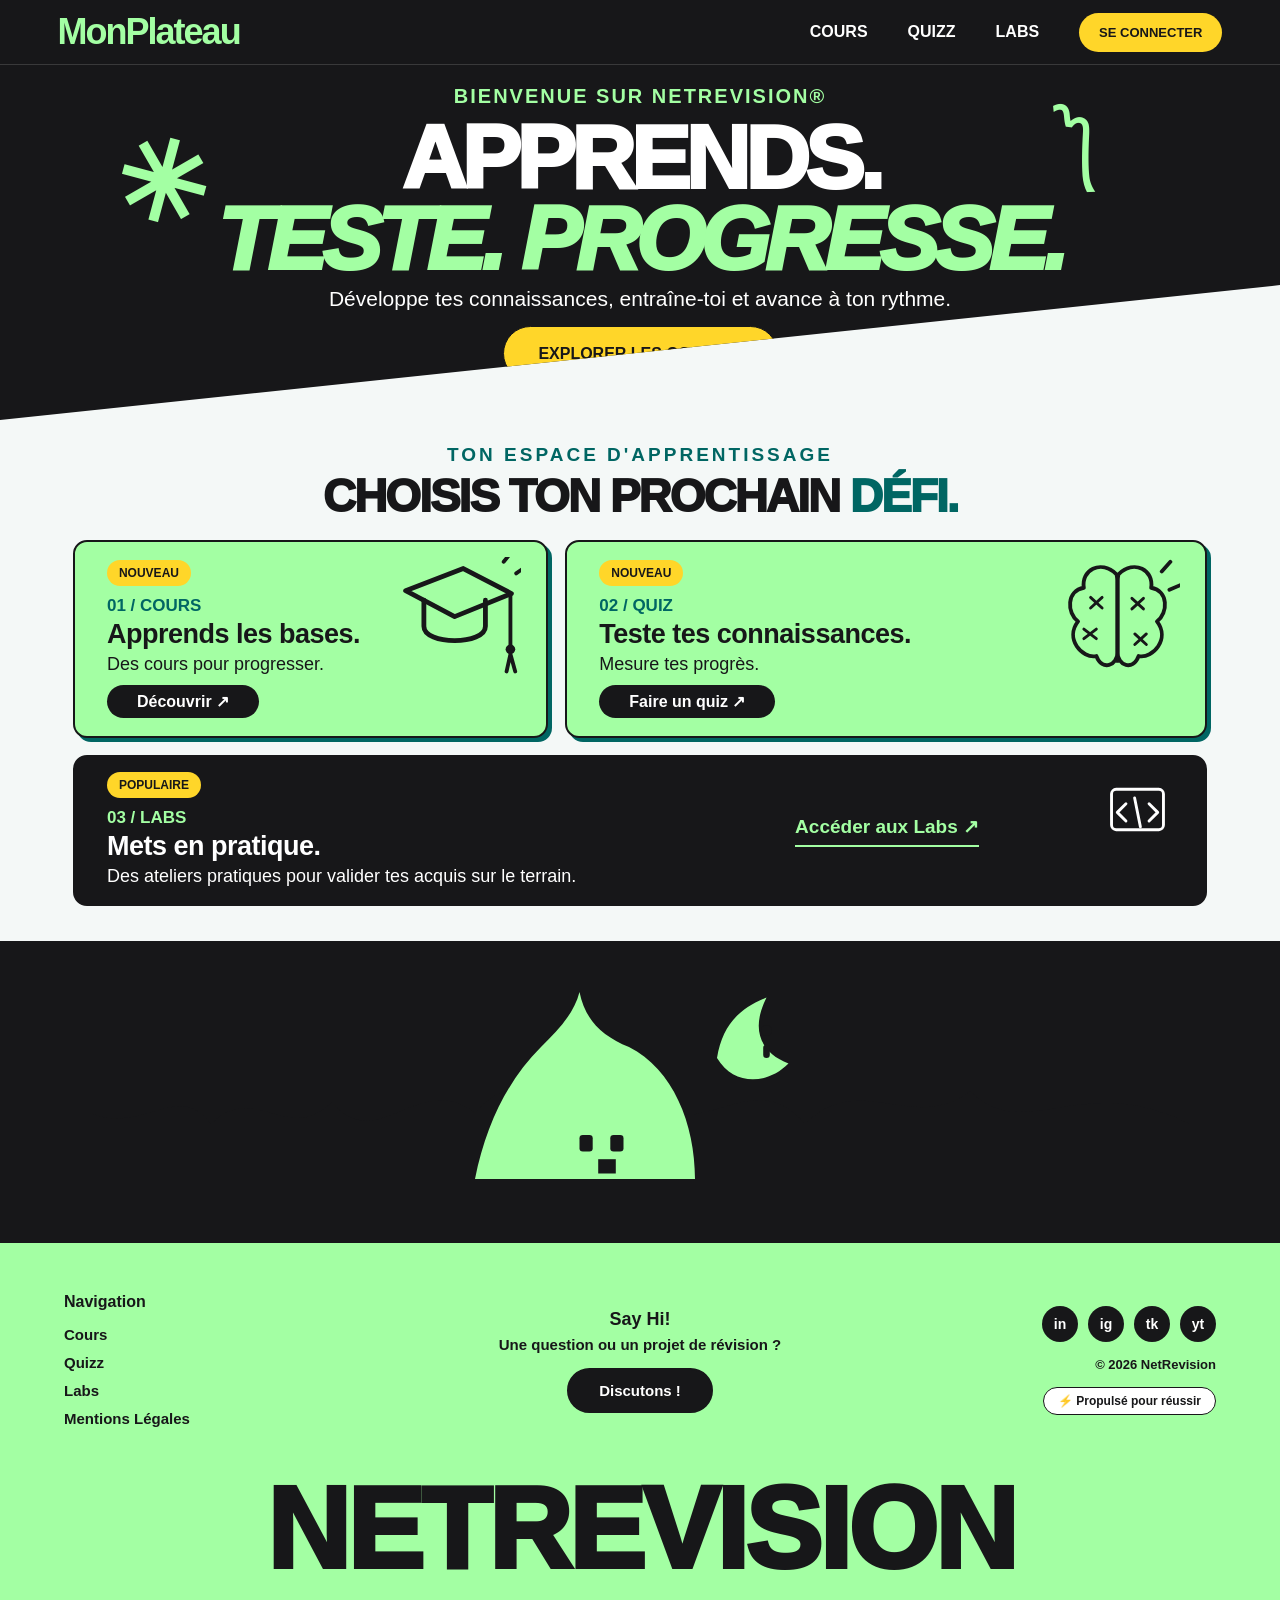
==== index.html @ da9dd7dc "Revamp footer design and styles Refactor footer styles and structure for improved layout and respons" ====
<!DOCTYPE html>
<html lang="fr">
<head>
<meta charset="UTF-8">
<meta name="viewport" content="width=device-width, initial-scale=1.0">
<title>NetRevision — Apprends. Teste. Progresse.</title>

<style>

/* =====================================
   1. VARIABLES ET RESET
===================================== */

:root {
    --black: #171719;
    --green: #006663;
    --mint: #a3ffa3;
    --yellow: #ffd629;
    --white: #ffffff;
    --background: #f4f8f7;
}

* {
    margin: 0;
    padding: 0;
    box-sizing: border-box;
    font-family: 'Arial', 'Segoe UI', sans-serif;
}

html {
    scroll-behavior: smooth;
}

body {
    background: var(--background);
    color: var(--black);
    min-height: 100vh;
    overflow-x: hidden;
}

/* =====================================
   2. NAVIGATION
===================================== */

.navbar {
    width: 100%;
    height: 65px;
    padding: 0 4.5%;

    display: flex;
    justify-content: space-between;
    align-items: center;

    background: var(--black);
    border-bottom: 1px solid #ffffff25;

    position: relative;
    z-index: 100;
}

.nav-logo {
    color: var(--mint);
    font-size: 36px;
    font-weight: 900;
    letter-spacing: -2px;
    text-decoration: none;
}

.nav-links {
    list-style: none;
    display: flex;
    align-items: center;
    gap: 40px;
}

.nav-links a {
    color: white;
    text-decoration: none;
    font-size: 16px;
    font-weight: 800;
    transition: .25s;
}

.nav-links a:hover {
    color: var(--mint);
}

.nav-links .btn {
    display: inline-block;
    border: none;
    background: var(--yellow);
    color: var(--black);
    padding: 12px 20px;
    border-radius: 30px;
    font-size: 13px;
    font-weight: 900;
    cursor: pointer;
    transition: .3s;
}

.nav-links .btn:hover {
    background: var(--mint);
    transform: translateY(-3px);
}

.menu-toggle {
    display: none;
    background: none;
    border: none;
    color: var(--mint);
    font-size: 30px;
    cursor: pointer;
}

/* =====================================
   3. HERO PRINCIPAL
===================================== */

.home-hero {
    height: 355px;
    position: relative;
    z-index: 2;

    background: var(--black);
    color: white;

    text-align: center;
    padding: 20px 20px 0;

    clip-path: polygon(
        0 0,
        100% 0,
        100% 62%,
        0 100%
    );
}

.home-eyebrow {
    color: var(--mint);
    font-size: 20px;
    font-weight: 900;
    letter-spacing: 2px;
    margin-bottom: 10px;
}

.home-hero h1 {
    font-size: clamp(55px, 7vw, 92px);
    font-weight: 1000;
    line-height: .9;
    letter-spacing: -5px;
    margin-bottom: 8px;
}

.home-hero h1 span {
    color: var(--mint);
    font-style: italic;
}

.home-description {
    color: white;
    font-size: 21px;
    margin-bottom: 15px;
}

.home-cta {
    display: inline-flex;
    align-items: center;
    justify-content: center;

    background: var(--yellow);
    color: var(--black);

    min-width: 275px;
    height: 55px;
    padding: 0 25px;

    border: 1px solid var(--black);
    border-radius: 40px;

    text-decoration: none;
    font-size: 16px;
    font-weight: 900;

    transition: .3s;
}

.home-cta:hover {
    background: var(--mint);
    transform: translateY(-4px);
}

/* Décorations du hero */

.hero-star {
    position: absolute;
    left: 9%;
    top: 55px;
    color: var(--mint);
    font-size: 110px;
    font-weight: bold;
    transform: rotate(15deg);
}

.hero-rays {
    position: absolute;
    right: 13%;
    top: 35px;
    color: var(--mint);
    font-size: 85px;
    transform: rotate(20deg);
}

/* =====================================
   4. SECTION APPRENTISSAGE
===================================== */

.learning-section {
    position: relative;
    z-index: 1;

    padding: 25px 5.7% 35px;
    margin-top: -1px;

    background: var(--background);
}

.section-heading {
    text-align: center;
    margin-bottom: 17px;
}

.section-eyebrow {
    color: var(--green);
    font-size: 19px;
    font-weight: 900;
    letter-spacing: 3px;
    margin-bottom: 3px;
}

.section-heading h2 {
    color: var(--black);
    font-size: clamp(28px, 4vw, 46px);
    font-weight: 1000;
    letter-spacing: -2px;
}

.section-heading h2 span {
    color: var(--green);
}

/* =====================================
   5. CARTES
===================================== */

.card-container {
    display: grid;
    grid-template-columns: 1fr 1.35fr;
    gap: 17px;
    max-width: 1400px;
    margin: 0 auto;
}

.card {
    position: relative;
    min-height: 170px;
    padding: 18px 32px;

    border: 2px solid var(--black);
    border-radius: 14px;

    transition: .3s;
}

/* Deux cartes vertes */

.card-form-1,
.card-form-2 {
    background: var(--mint);
    box-shadow: 4px 4px 0 var(--green);
}

.card:hover {
    transform: translateY(-5px);
    box-shadow: 7px 9px 0 var(--black);
}

.card-form-1 {
    grid-column: 1;
}

.card-form-2 {
    grid-column: 2;
}

/* Carte numéro 3 */

.card-form-3 {
    grid-column: 1 / -1;

    min-height: 105px;
    padding: 15px 32px;

    background: var(--black);
    color: white;

    display: flex;
    flex-direction: column;
    justify-content: center;
}

/* Badge */

.badge {
    display: table;
    width: fit-content;

    background: var(--yellow);
    color: var(--black);

    padding: 6px 12px;
    border-radius: 30px;

    font-size: 12px;
    font-weight: 900;

    margin-bottom: 10px;
}

/* Numéros des cartes */

.card-number {
    display: block;
    color: var(--green);
    font-size: 17px;
    font-weight: 900;
    margin-bottom: 3px;
}

.card-form-3 .card-number {
    color: var(--mint);
}

/* Titres */

.card h3 {
    color: var(--black);
    font-size: 27px;
    font-weight: 900;
    margin-bottom: 2px;
    letter-spacing: -.5px;
}

.card-form-3 h3 {
    color: white;
}

/* Paragraphes */

.card p {
    color: var(--black);
    font-size: 18px;
    line-height: 1.4;
}

.card-form-3 p {
    color: white;
}

/* Boutons */

.card .btn {
    display: inline-block;
    width: fit-content;

    background: var(--black);
    color: white;

    padding: 7px 30px;
    border-radius: 30px;

    font-size: 16px;
    font-weight: 900;
    text-decoration: none;

    margin-top: 8px;
    transition: .3s;
}

.card .btn:hover {
    background: var(--green);
    color: var(--mint);
}

/* Lien de la troisième carte */

.card-form-3 .link {
    position: absolute;
    right: 20%;
    top: 50%;
    transform: translateY(-50%);

    color: var(--mint);
    text-decoration: none;

    font-size: 19px;
    font-weight: 900;

    border-bottom: 2px solid var(--mint);
    padding-bottom: 7px;
}

.card-form-3 .link:hover {
    color: var(--yellow);
    border-color: var(--yellow);
}

/* =====================================
   6. ILLUSTRATIONS SVG
===================================== */

.card-illustration {
    position: absolute;
    right: 25px;
    top: 15px;
    width: 125px;
    height: 125px;
}

.card-form-3 .card-illustration {
    width: 75px;
    height: 75px;
    right: 30px;
    top: 15px;
}

/* =====================================
   7. FOOTER (STYLE RÉFÉRENCE AMÉLIORÉ)
===================================== */

.nr-footer {
    background: var(--mint);
    color: var(--black);
    position: relative;
    overflow: hidden;
    padding-top: 0;
}

/* Bannière supérieure de flammes et illustration */
.footer-flames-banner {
    background: var(--black);
    position: relative;
    width: 100%;
    padding: 40px 20px 20px;
    display: flex;
    justify-content: center;
    align-items: center;
}

.footer-flames-svg {
    width: 100%;
    max-width: 1100px;
    height: auto;
    display: block;
}

/* Corps central du footer */
.footer-body {
    display: grid;
    grid-template-columns: 1fr 1.2fr 1fr;
    align-items: center;
    padding: 50px 5% 30px;
    gap: 30px;
}

/* Navigation footer (colonne gauche) */
.footer-col-nav h4 {
    font-size: 16px;
    font-weight: 900;
    margin-bottom: 15px;
    color: var(--black);
}

.footer-col-nav ul {
    list-style: none;
    display: flex;
    flex-direction: column;
    gap: 10px;
}

.footer-col-nav ul a {
    text-decoration: none;
    color: var(--black);
    font-size: 15px;
    font-weight: 700;
    transition: color .2s;
}

.footer-col-nav ul a:hover {
    color: var(--green);
}

/* Appel à l'action (colonne centrale) */
.footer-col-cta {
    text-align: center;
    display: flex;
    flex-direction: column;
    align-items: center;
    justify-content: center;
}

.footer-col-cta h4 {
    font-size: 18px;
    font-weight: 900;
    margin-bottom: 6px;
}

.footer-col-cta p {
    font-size: 15px;
    margin-bottom: 15px;
    font-weight: 600;
}

.footer-chat-btn {
    display: inline-block;
    background: var(--black);
    color: white;
    padding: 12px 30px;
    border-radius: 30px;
    text-decoration: none;
    font-size: 15px;
    font-weight: 900;
    transition: .3s;
    border: 2px solid var(--black);
}

.footer-chat-btn:hover {
    background: var(--green);
    color: var(--mint);
}

/* Infos et réseaux (colonne droite) */
.footer-col-right {
    display: flex;
    flex-direction: column;
    align-items: flex-end;
    gap: 15px;
}

.footer-socials {
    display: flex;
    gap: 10px;
}

.social-icon {
    width: 36px;
    height: 36px;
    background: var(--black);
    color: white;
    border-radius: 50%;
    display: flex;
    align-items: center;
    justify-content: center;
    text-decoration: none;
    font-size: 14px;
    font-weight: bold;
    transition: .2s;
}

.social-icon:hover {
    background: var(--green);
    color: var(--mint);
}

.footer-copy {
    font-size: 13px;
    font-weight: 800;
}

.footer-badge {
    background: white;
    border: 1.5px solid var(--black);
    padding: 6px 14px;
    border-radius: 20px;
    font-size: 12px;
    font-weight: 800;
    display: inline-flex;
    align-items: center;
    gap: 5px;
}

/* Grand titre de marque en bas du footer */
.footer-brand-title {
    width: 100%;
    text-align: center;
    padding: 20px 20px 30px;
}

.footer-brand-title h2 {
    font-size: clamp(45px, 9vw, 130px);
    font-weight: 1000;
    letter-spacing: -3px;
    color: var(--black);
    line-height: .9;
    text-transform: uppercase;
}

/* =====================================
   8. RESPONSIVE TABLETTE & MOBILE
===================================== */

@media (max-width: 900px) {
    .card-container {
        grid-template-columns: 1fr 1fr;
    }

    .footer-body {
        grid-template-columns: 1fr;
        text-align: center;
        gap: 35px;
    }

    .footer-col-right {
        align-items: center;
    }

    .footer-col-nav ul {
        align-items: center;
    }
}

@media (max-width: 700px) {
    .navbar {
        height: 65px;
        padding: 0 20px;
    }

    .nav-logo {
        font-size: 28px;
    }

    .menu-toggle {
        display: block;
    }

    .nav-links {
        display: none;
        position: absolute;
        top: 65px;
        left: 0;
        width: 100%;
        padding: 25px;
        background: var(--black);
        flex-direction: column;
        align-items: center;
        gap: 25px;
    }

    .nav-links.active {
        display: flex;
    }

    .home-hero {
        height: 340px;
        padding: 35px 15px 0;
        clip-path: polygon(0 0, 100% 0, 100% 82%, 0 100%);
    }

    .home-hero h1 {
        font-size: clamp(38px, 10vw, 58px);
    }

    .card-container {
        display: flex;
        flex-direction: column;
        align-items: center;
    }

    .card {
        width: 100%;
        max-width: 430px;
    }
}

</style>
</head>

<body>

<!-- =====================================
     NAVIGATION
===================================== -->

<nav class="navbar" aria-label="Navigation principale">
    <a href="#" class="nav-logo">MonPlateau</a>

    <button
        class="menu-toggle"
        id="menu-toggle"
        type="button"
        aria-label="Ouvrir le menu"
        aria-expanded="false"
        aria-controls="nav-links">
        ☰
    </button>

    <ul class="nav-links" id="nav-links">
        <li><a href="#cours">COURS</a></li>
        <li><a href="#quizz">QUIZZ</a></li>
        <li><a href="#labs">LABS</a></li>
        <li>
            <button class="btn" type="button">
                SE CONNECTER
            </button>
        </li>
    </ul>
</nav>


<!-- =====================================
     HERO
===================================== -->

<section class="home-hero">
    <div class="hero-star">✳</div>
    <div class="hero-rays">〽</div>

    <p class="home-eyebrow">
        BIENVENUE SUR NETREVISION®
    </p>

    <h1>
        APPRENDS.<br>
        <span>TESTE. PROGRESSE.</span>
    </h1>

    <p class="home-description">
        Développe tes connaissances, entraîne-toi et avance à ton rythme.
    </p>

    <a href="#cours" class="home-cta">
        EXPLORER LES COURS ↗
    </a>
</section>


<!-- =====================================
     CARTES D'APPRENTISSAGE
===================================== -->

<main class="learning-section" id="cours">

    <div class="section-heading">
        <p class="section-eyebrow">
            TON ESPACE D'APPRENTISSAGE
        </p>
        <h2>
            CHOISIS TON PROCHAIN <span>DÉFI.</span>
        </h2>
    </div>

    <div class="card-container">

        <!-- CARTE 1 : COURS -->
        <article class="card card-form-1">
            <span class="badge">NOUVEAU</span>
            <span class="card-number">01 / COURS</span>
            <h3>Apprends les bases.</h3>
            <p>Des cours pour progresser.</p>
            <a href="#cours" class="btn">Découvrir ↗</a>

            <svg class="card-illustration" viewBox="0 0 130 130" fill="none" xmlns="http://www.w3.org/2000/svg">
                <path d="M10 35 L70 12 L120 38 L61 62 Z" stroke="#171719" stroke-width="5" stroke-linejoin="round"/>
                <path d="M29 45 V72 C29 92 93 92 93 72 V45" stroke="#171719" stroke-width="5" stroke-linecap="round"/>
                <path d="M119 39 V92" stroke="#171719" stroke-width="4" stroke-linecap="round"/>
                <circle cx="119" cy="96" r="5" fill="#171719"/>
                <path d="M119 101 L115 119 M119 101 L124 119" stroke="#171719" stroke-width="4" stroke-linecap="round"/>
                <path d="M112 5 L120 -5 M125 17 L135 10" stroke="#171719" stroke-width="4" stroke-linecap="round"/>
            </svg>
        </article>

        <!-- CARTE 2 : QUIZ -->
        <article class="card card-form-2" id="quizz">
            <span class="badge">NOUVEAU</span>
            <span class="card-number">02 / QUIZ</span>
            <h3>Teste tes connaissances.</h3>
            <p>Mesure tes progrès.</p>
            <a href="#quizz" class="btn">Faire un quiz ↗</a>

            <svg class="card-illustration" viewBox="0 0 130 130" fill="none" xmlns="http://www.w3.org/2000/svg">
                <path d="M64 18 C47 2 27 14 30 32 C12 35 12 58 24 67 C10 85 28 106 43 103 C49 119 65 113 65 99 V24 Z" stroke="#171719" stroke-width="4" stroke-linejoin="round"/>
                <path d="M66 18 C83 2 103 14 100 32 C118 35 118 58 106 67 C120 85 102 106 87 103 C81 119 65 113 65 99 V24 Z" stroke="#171719" stroke-width="4" stroke-linejoin="round"/>
                <path d="M65 17 V110" stroke="#171719" stroke-width="3"/>
                <path d="M37 42 L49 53 M49 42 L37 53 M80 43 L92 54 M92 43 L80 54 M30 75 L43 85 M43 75 L30 85 M83 80 L95 91 M95 80 L83 91" stroke="#171719" stroke-width="3" stroke-linecap="round"/>
                <path d="M111 15 L120 5 M119 34 L131 29" stroke="#171719" stroke-width="4" stroke-linecap="round"/>
            </svg>
        </article>

        <!-- CARTE 3 : LABS -->
        <article class="card card-form-3" id="labs">
            <span class="badge">POPULAIRE</span>
            <span class="card-number">03 / LABS</span>
            <h3>Mets en pratique.</h3>
            <p>Des ateliers pratiques pour valider tes acquis sur le terrain.</p>
            <a href="#labs" class="link">Accéder aux Labs ↗</a>

            <svg class="card-illustration" viewBox="0 0 130 130" fill="none" xmlns="http://www.w3.org/2000/svg">
                <rect x="20" y="30" width="90" height="70" rx="8" stroke="white" stroke-width="5"/>
                <path d="M45 55 L30 70 L45 85" stroke="white" stroke-width="5" stroke-linecap="round" stroke-linejoin="round"/>
                <path d="M85 55 L100 70 L85 85" stroke="white" stroke-width="5" stroke-linecap="round" stroke-linejoin="round"/>
                <path d="M60 45 L70 95" stroke="white" stroke-width="5" stroke-linecap="round"/>
            </svg>
        </article>

    </div>

</main>


<!-- =====================================
     FOOTER (INSPIRÉ DE LA PHOTO - NOIR/MENTHE/BLANC)
===================================== -->

<footer class="nr-footer">

    <!-- Bannière flammes SVG intégrée avec les couleurs adaptées -->
    <div class="footer-flames-banner">
        <svg class="footer-flames-svg" viewBox="0 0 1000 220" fill="none" xmlns="http://www.w3.org/2000/svg">
            <!-- Flammes de fond (Noir) -->
            <path d="M0 220 V120 C50 140 80 90 110 130 C150 90 180 150 220 110 C260 160 300 80 350 120 C400 60 450 150 500 100 C550 160 600 70 650 130 C700 80 750 140 800 100 C850 150 900 80 1000 130 V220 H0 Z" fill="#171719"/>
            
            <!-- Personnage central et flammes stylisées en vert menthe -->
            <path d="M350 180 C360 130 380 90 410 60 C425 45 440 30 445 10 C450 35 465 50 490 60 C530 80 550 130 550 180 Z" fill="#a3ffa3"/>
            
            <!-- Yeux et détails du personnage caché -->
            <rect x="445" y="140" width="12" height="15" rx="3" fill="#171719"/>
            <rect x="473" y="140" width="12" height="15" rx="3" fill="#171719"/>
            <path d="M462 162 H478 V175 H462 Z" fill="#171719"/>

            <!-- Point d'exclamation / flamme secondaire -->
            <path d="M570 70 C575 40 590 25 615 15 C600 45 610 65 635 75 C615 95 585 95 570 70 Z" fill="#a3ffa3"/>
            <circle cx="615" cy="45" r="5" fill="#171719"/>
            <rect x="612" y="58" width="6" height="12" rx="3" fill="#171719"/>
        </svg>
    </div>

    <!-- Contenu du footer -->
    <div class="footer-body">

        <!-- Colonne Navigation -->
        <div class="footer-col-nav">
            <h4>Navigation</h4>
            <ul>
                <li><a href="#cours">Cours</a></li>
                <li><a href="#quizz">Quizz</a></li>
                <li><a href="#labs">Labs</a></li>
                <li><a href="#">Mentions Légales</a></li>
            </ul>
        </div>

        <!-- Colonne Appel à discussion -->
        <div class="footer-col-cta">
            <h4>Say Hi!</h4>
            <p>Une question ou un projet de révision ?</p>
            <a href="#" class="footer-chat-btn">Discutons !</a>
        </div>

        <!-- Colonne Réseaux & Copyright -->
        <div class="footer-col-right">
            <div class="footer-socials">
                <a href="#" class="social-icon">in</a>
                <a href="#" class="social-icon">ig</a>
                <a href="#" class="social-icon">tk</a>
                <a href="#" class="social-icon">yt</a>
            </div>
            <div class="footer-copy">&copy; 2026 NetRevision</div>
            <div class="footer-badge">⚡ Propulsé pour réussir</div>
        </div>

    </div>

    <!-- Grand titre de la marque -->
    <div class="footer-brand-title">
        <h2>NetRevision</h2>
    </div>

</footer>

<script>
    // Script pour le menu mobile
    const toggleButton = document.getElementById('menu-toggle');
    const navLinks = document.getElementById('nav-links');

    toggleButton.addEventListener('click', () => {
        navLinks.classList.toggle('active');
        const expanded = toggleButton.getAttribute('aria-expanded') === 'true' || false;
        toggleButton.setAttribute('aria-expanded', !expanded);
    });
</script>

</body>
</html>
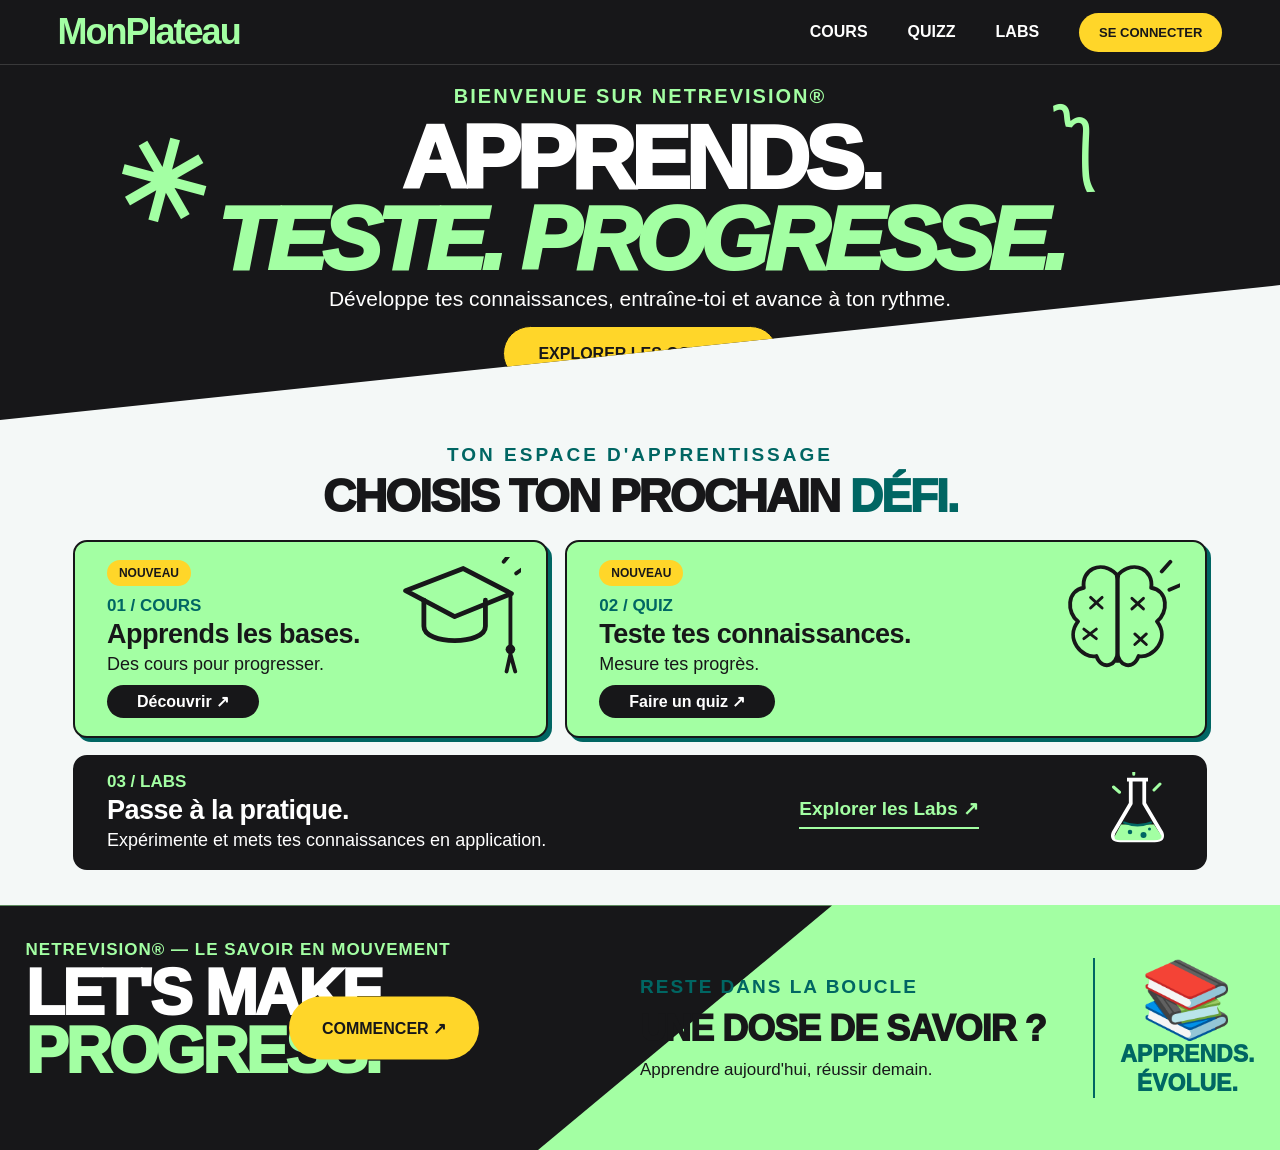
==== commit 9c1b6e97: "Revise footer styles and structure Refactor footer layout and styles for improved structure and resp" ====
--- a/index.html
+++ b/index.html
@@ -1,3 +1,4 @@
+
 <!DOCTYPE html>
 <html lang="fr">
 <head>
@@ -434,201 +435,220 @@
 }
 
 /* =====================================
-   7. FOOTER (STYLE RÉFÉRENCE AMÉLIORÉ)
+   7. FOOTER
 ===================================== */
 
 .nr-footer {
-    background: var(--mint);
-    color: var(--black);
+    width: 100%;
+    min-height: 245px;
     position: relative;
     overflow: hidden;
-    padding-top: 0;
-}
-
-/* Bannière supérieure de flammes et illustration */
-.footer-flames-banner {
+    background: var(--mint);
+
+    display: grid;
+    grid-template-columns: 1fr 1fr;
+    align-items: stretch;
+}
+
+/* Fond noir en diagonale */
+
+.nr-footer::before {
+    content: "";
+    position: absolute;
+    inset: 0;
     background: var(--black);
+
+    clip-path: polygon(
+        0 0,
+        65% 0,
+        42% 100%,
+        0 100%
+    );
+}
+
+/* Partie gauche */
+
+.footer-left {
     position: relative;
-    width: 100%;
-    padding: 40px 20px 20px;
+    z-index: 1;
+    padding: 35px 4%;
+    color: white;
+}
+
+.footer-left .nr-eyebrow {
+    color: var(--mint);
+    font-size: 17px;
+    font-weight: 900;
+    letter-spacing: 1px;
+    margin-bottom: 5px;
+}
+
+.footer-left h2 {
+    font-size: clamp(40px, 5vw, 70px);
+    font-weight: 1000;
+    line-height: .9;
+    letter-spacing: -3px;
+}
+
+.footer-left h2 span {
+    color: var(--mint);
+}
+
+/* Bouton footer */
+
+.footer-cta {
+    position: absolute;
+    left: 60%;
+    top: 50%;
+    transform: translate(-50%, -50%);
+
     display: flex;
     justify-content: center;
     align-items: center;
-}
-
-.footer-flames-svg {
-    width: 100%;
-    max-width: 1100px;
-    height: auto;
-    display: block;
-}
-
-/* Corps central du footer */
-.footer-body {
-    display: grid;
-    grid-template-columns: 1fr 1.2fr 1fr;
-    align-items: center;
-    padding: 50px 5% 30px;
-    gap: 30px;
-}
-
-/* Navigation footer (colonne gauche) */
-.footer-col-nav h4 {
+
+    width: 190px;
+    height: 63px;
+
+    border-radius: 40px;
+    background: var(--yellow);
+    color: var(--black);
+
     font-size: 16px;
     font-weight: 900;
-    margin-bottom: 15px;
+    text-decoration: none;
+
+    transition: .3s;
+}
+
+.footer-cta:hover {
+    background: white;
+    transform: translate(-50%, -55%);
+}
+
+/* Partie droite */
+
+.footer-right {
+    position: relative;
+    z-index: 1;
+
+    display: flex;
+    align-items: center;
+    justify-content: space-between;
+
+    padding: 35px 4% 35px 0;
+    gap: 15px;
+}
+
+.footer-newsletter {
     color: var(--black);
-}
-
-.footer-col-nav ul {
-    list-style: none;
-    display: flex;
-    flex-direction: column;
-    gap: 10px;
-}
-
-.footer-col-nav ul a {
-    text-decoration: none;
-    color: var(--black);
-    font-size: 15px;
-    font-weight: 700;
-    transition: color .2s;
-}
-
-.footer-col-nav ul a:hover {
+    flex: 1;
+}
+
+.footer-newsletter .nr-eyebrow {
     color: var(--green);
-}
-
-/* Appel à l'action (colonne centrale) */
-.footer-col-cta {
-    text-align: center;
+    font-size: 19px;
+    font-weight: 900;
+    letter-spacing: 2px;
+    margin-bottom: 10px;
+}
+
+.footer-newsletter h3 {
+    font-size: clamp(24px, 3vw, 36px);
+    font-weight: 1000;
+    letter-spacing: -1px;
+    margin-bottom: 10px;
+}
+
+.footer-newsletter p {
+    font-size: 17px;
+}
+
+/* Illustration livres */
+
+.footer-visual {
+    border-left: 2px solid var(--green);
+    padding-left: 25px;
+
     display: flex;
     flex-direction: column;
     align-items: center;
     justify-content: center;
-}
-
-.footer-col-cta h4 {
-    font-size: 18px;
-    font-weight: 900;
-    margin-bottom: 6px;
-}
-
-.footer-col-cta p {
-    font-size: 15px;
-    margin-bottom: 15px;
-    font-weight: 600;
-}
-
-.footer-chat-btn {
-    display: inline-block;
-    background: var(--black);
-    color: white;
-    padding: 12px 30px;
-    border-radius: 30px;
-    text-decoration: none;
-    font-size: 15px;
-    font-weight: 900;
-    transition: .3s;
-    border: 2px solid var(--black);
-}
-
-.footer-chat-btn:hover {
-    background: var(--green);
-    color: var(--mint);
-}
-
-/* Infos et réseaux (colonne droite) */
-.footer-col-right {
-    display: flex;
-    flex-direction: column;
-    align-items: flex-end;
-    gap: 15px;
-}
-
-.footer-socials {
-    display: flex;
-    gap: 10px;
-}
-
-.social-icon {
-    width: 36px;
-    height: 36px;
-    background: var(--black);
-    color: white;
-    border-radius: 50%;
-    display: flex;
-    align-items: center;
-    justify-content: center;
-    text-decoration: none;
-    font-size: 14px;
-    font-weight: bold;
-    transition: .2s;
-}
-
-.social-icon:hover {
-    background: var(--green);
-    color: var(--mint);
-}
-
-.footer-copy {
-    font-size: 13px;
-    font-weight: 800;
-}
-
-.footer-badge {
-    background: white;
-    border: 1.5px solid var(--black);
-    padding: 6px 14px;
-    border-radius: 20px;
-    font-size: 12px;
-    font-weight: 800;
-    display: inline-flex;
-    align-items: center;
-    gap: 5px;
-}
-
-/* Grand titre de marque en bas du footer */
-.footer-brand-title {
-    width: 100%;
+
+    color: var(--green);
+    min-width: 145px;
+}
+
+.footer-book {
+    font-size: 75px;
+    line-height: 1.1;
+    animation: nr-float 3s ease-in-out infinite;
+}
+
+.footer-visual strong {
+    font-size: 23px;
+    font-weight: 1000;
     text-align: center;
-    padding: 20px 20px 30px;
-}
-
-.footer-brand-title h2 {
-    font-size: clamp(45px, 9vw, 130px);
-    font-weight: 1000;
-    letter-spacing: -3px;
-    color: var(--black);
-    line-height: .9;
-    text-transform: uppercase;
+    line-height: 1.25;
+}
+
+/* Animation */
+
+@keyframes nr-float {
+    0%, 100% {
+        transform: translateY(0) rotate(-3deg);
+    }
+
+    50% {
+        transform: translateY(-9px) rotate(3deg);
+    }
 }
 
 /* =====================================
-   8. RESPONSIVE TABLETTE & MOBILE
+   8. RESPONSIVE TABLETTE
 ===================================== */
 
 @media (max-width: 900px) {
+
     .card-container {
         grid-template-columns: 1fr 1fr;
     }
 
-    .footer-body {
-        grid-template-columns: 1fr;
-        text-align: center;
-        gap: 35px;
-    }
-
-    .footer-col-right {
-        align-items: center;
-    }
-
-    .footer-col-nav ul {
-        align-items: center;
-    }
-}
+    .card-illustration {
+        opacity: .7;
+        width: 95px;
+    }
+
+    .footer-left h2 {
+        font-size: 43px;
+    }
+
+    .footer-cta {
+        left: 65%;
+        width: 150px;
+    }
+
+    .footer-newsletter h3 {
+        font-size: 25px;
+    }
+
+    .footer-visual {
+        min-width: 110px;
+        padding-left: 15px;
+    }
+
+    .footer-visual strong {
+        font-size: 18px;
+    }
+}
+
+/* =====================================
+   9. RESPONSIVE MOBILE
+===================================== */
 
 @media (max-width: 700px) {
+
+    /* Navigation */
+
     .navbar {
         height: 65px;
         padding: 0 20px;
@@ -644,12 +664,16 @@
 
     .nav-links {
         display: none;
+
         position: absolute;
         top: 65px;
         left: 0;
+
         width: 100%;
         padding: 25px;
+
         background: var(--black);
+
         flex-direction: column;
         align-items: center;
         gap: 25px;
@@ -659,15 +683,72 @@
         display: flex;
     }
 
+    /* Hero */
+
     .home-hero {
         height: 340px;
         padding: 35px 15px 0;
-        clip-path: polygon(0 0, 100% 0, 100% 82%, 0 100%);
+
+        clip-path: polygon(
+            0 0,
+            100% 0,
+            100% 82%,
+            0 100%
+        );
+    }
+
+    .home-eyebrow {
+        font-size: 12px;
+        letter-spacing: 2px;
     }
 
     .home-hero h1 {
         font-size: clamp(38px, 10vw, 58px);
-    }
+        letter-spacing: -2px;
+        margin-top: 35px;
+    }
+
+    .home-description {
+        font-size: 14px;
+        margin-top: 15px;
+    }
+
+    .home-cta {
+        min-width: 210px;
+        height: 48px;
+        font-size: 13px;
+    }
+
+    .hero-star {
+        font-size: 50px;
+        left: 3%;
+        top: 120px;
+        opacity: .5;
+    }
+
+    .hero-rays {
+        font-size: 40px;
+        right: 4%;
+        top: 110px;
+        opacity: .5;
+    }
+
+    /* Section */
+
+    .learning-section {
+        padding: 30px 18px 45px;
+    }
+
+    .section-eyebrow {
+        font-size: 12px;
+        letter-spacing: 2px;
+    }
+
+    .section-heading h2 {
+        font-size: 28px;
+    }
+
+    /* Cartes */
 
     .card-container {
         display: flex;
@@ -678,6 +759,135 @@
     .card {
         width: 100%;
         max-width: 430px;
+        min-height: 170px;
+        padding: 20px;
+    }
+
+    .card h3 {
+        font-size: 22px;
+        max-width: 75%;
+    }
+
+    .card p {
+        font-size: 14px;
+        max-width: 75%;
+    }
+
+    .card-illustration {
+        width: 85px;
+        height: 85px;
+        right: 10px;
+        top: 35px;
+    }
+
+    .card-form-3 {
+        min-height: 170px;
+        display: block;
+    }
+
+    .card-form-3 .link {
+        position: static;
+        display: inline-block;
+        transform: none;
+        margin-top: 15px;
+        font-size: 14px;
+    }
+
+    .card-form-3 .card-illustration {
+        width: 65px;
+        height: 65px;
+        top: 20px;
+        right: 10px;
+    }
+
+    /* Footer */
+
+    .nr-footer {
+        display: flex;
+        flex-direction: column;
+    }
+
+    .nr-footer::before {
+        clip-path: polygon(
+            0 0,
+            100% 0,
+            100% 43%,
+            0 53%
+        );
+    }
+
+    .footer-left {
+        min-height: 260px;
+        padding: 40px 6% 75px;
+    }
+
+    .footer-left .nr-eyebrow {
+        font-size: 11px;
+    }
+
+    .footer-left h2 {
+        font-size: clamp(43px, 11vw, 65px);
+    }
+
+    .footer-cta {
+        top: auto;
+        bottom: 15px;
+        left: 50%;
+        transform: translateX(-50%);
+        width: 170px;
+        height: 50px;
+        font-size: 13px;
+    }
+
+    .footer-cta:hover {
+        transform: translateX(-50%) translateY(-4px);
+    }
+
+    .footer-right {
+        padding: 55px 6% 35px;
+        flex-direction: column;
+        align-items: flex-start;
+        gap: 25px;
+    }
+
+    .footer-newsletter .nr-eyebrow {
+        font-size: 12px;
+    }
+
+    .footer-newsletter h3 {
+        font-size: 27px;
+    }
+
+    .footer-newsletter p {
+        font-size: 14px;
+    }
+
+    .footer-visual {
+        align-self: center;
+        border-left: none;
+        border-top: 2px solid var(--green);
+        padding: 20px 0 0;
+        width: 100%;
+    }
+
+    .footer-book {
+        font-size: 65px;
+    }
+
+    .footer-visual strong {
+        font-size: 21px;
+    }
+}
+
+/* Réduction des animations si demandée par le système */
+
+@media (prefers-reduced-motion: reduce) {
+    *,
+    *::before,
+    *::after {
+        animation-duration: .01ms !important;
+        transition-duration: .01ms !important;
+        scroll-behavior: auto !important;
     }
 }
 
@@ -691,6 +901,7 @@
 ===================================== -->
 
 <nav class="navbar" aria-label="Navigation principale">
+
     <a href="#" class="nav-logo">MonPlateau</a>
 
     <button
@@ -704,15 +915,19 @@
     </button>
 
     <ul class="nav-links" id="nav-links">
+
         <li><a href="#cours">COURS</a></li>
         <li><a href="#quizz">QUIZZ</a></li>
         <li><a href="#labs">LABS</a></li>
+
         <li>
             <button class="btn" type="button">
                 SE CONNECTER
             </button>
         </li>
+
     </ul>
+
 </nav>
 
 
@@ -721,6 +936,7 @@
 ===================================== -->
 
 <section class="home-hero">
+
     <div class="hero-star">✳</div>
     <div class="hero-rays">〽</div>
 
@@ -740,6 +956,7 @@
     <a href="#cours" class="home-cta">
         EXPLORER LES COURS ↗
     </a>
+
 </section>
 
 
@@ -750,65 +967,190 @@
 <main class="learning-section" id="cours">
 
     <div class="section-heading">
+
         <p class="section-eyebrow">
             TON ESPACE D'APPRENTISSAGE
         </p>
+
         <h2>
             CHOISIS TON PROCHAIN <span>DÉFI.</span>
         </h2>
+
     </div>
 
+
     <div class="card-container">
 
         <!-- CARTE 1 : COURS -->
+
         <article class="card card-form-1">
+
             <span class="badge">NOUVEAU</span>
+
             <span class="card-number">01 / COURS</span>
+
             <h3>Apprends les bases.</h3>
+
             <p>Des cours pour progresser.</p>
-            <a href="#cours" class="btn">Découvrir ↗</a>
-
-            <svg class="card-illustration" viewBox="0 0 130 130" fill="none" xmlns="http://www.w3.org/2000/svg">
-                <path d="M10 35 L70 12 L120 38 L61 62 Z" stroke="#171719" stroke-width="5" stroke-linejoin="round"/>
-                <path d="M29 45 V72 C29 92 93 92 93 72 V45" stroke="#171719" stroke-width="5" stroke-linecap="round"/>
-                <path d="M119 39 V92" stroke="#171719" stroke-width="4" stroke-linecap="round"/>
+
+            <a href="#cours" class="btn">
+                Découvrir ↗
+            </a>
+
+            <!-- Illustration diplôme -->
+
+            <svg class="card-illustration"
+                 viewBox="0 0 130 130"
+                 fill="none"
+                 xmlns="http://www.w3.org/2000/svg">
+
+                <path d="M10 35 L70 12 L120 38 L61 62 Z"
+                      stroke="#171719"
+                      stroke-width="5"
+                      stroke-linejoin="round"/>
+
+                <path d="M29 45 V72 C29 92 93 92 93 72 V45"
+                      stroke="#171719"
+                      stroke-width="5"
+                      stroke-linecap="round"/>
+
+                <path d="M119 39 V92"
+                      stroke="#171719"
+                      stroke-width="4"
+                      stroke-linecap="round"/>
+
                 <circle cx="119" cy="96" r="5" fill="#171719"/>
-                <path d="M119 101 L115 119 M119 101 L124 119" stroke="#171719" stroke-width="4" stroke-linecap="round"/>
-                <path d="M112 5 L120 -5 M125 17 L135 10" stroke="#171719" stroke-width="4" stroke-linecap="round"/>
+
+                <path d="M119 101 L115 119 M119 101 L124 119"
+                      stroke="#171719"
+                      stroke-width="4"
+                      stroke-linecap="round"/>
+
+                <path d="M112 5 L120 -5 M125 17 L135 10"
+                      stroke="#171719"
+                      stroke-width="4"
+                      stroke-linecap="round"/>
+
             </svg>
+
         </article>
 
+
         <!-- CARTE 2 : QUIZ -->
+
         <article class="card card-form-2" id="quizz">
+
             <span class="badge">NOUVEAU</span>
+
             <span class="card-number">02 / QUIZ</span>
+
             <h3>Teste tes connaissances.</h3>
+
             <p>Mesure tes progrès.</p>
-            <a href="#quizz" class="btn">Faire un quiz ↗</a>
-
-            <svg class="card-illustration" viewBox="0 0 130 130" fill="none" xmlns="http://www.w3.org/2000/svg">
-                <path d="M64 18 C47 2 27 14 30 32 C12 35 12 58 24 67 C10 85 28 106 43 103 C49 119 65 113 65 99 V24 Z" stroke="#171719" stroke-width="4" stroke-linejoin="round"/>
-                <path d="M66 18 C83 2 103 14 100 32 C118 35 118 58 106 67 C120 85 102 106 87 103 C81 119 65 113 65 99 V24 Z" stroke="#171719" stroke-width="4" stroke-linejoin="round"/>
-                <path d="M65 17 V110" stroke="#171719" stroke-width="3"/>
-                <path d="M37 42 L49 53 M49 42 L37 53 M80 43 L92 54 M92 43 L80 54 M30 75 L43 85 M43 75 L30 85 M83 80 L95 91 M95 80 L83 91" stroke="#171719" stroke-width="3" stroke-linecap="round"/>
-                <path d="M111 15 L120 5 M119 34 L131 29" stroke="#171719" stroke-width="4" stroke-linecap="round"/>
+
+            <a href="#quizz" class="btn">
+                Faire un quiz ↗
+            </a>
+
+            <!-- Illustration cerveau -->
+
+            <svg class="card-illustration"
+                 viewBox="0 0 130 130"
+                 fill="none"
+                 xmlns="http://www.w3.org/2000/svg">
+
+                <path d="M64 18
+                         C47 2 27 14 30 32
+                         C12 35 12 58 24 67
+                         C10 85 28 106 43 103
+                         C49 119 65 113 65 99
+                         V24 Z"
+                      stroke="#171719"
+                      stroke-width="4"
+                      stroke-linejoin="round"/>
+
+                <path d="M66 18
+                         C83 2 103 14 100 32
+                         C118 35 118 58 106 67
+                         C120 85 102 106 87 103
+                         C81 119 65 113 65 99
+                         V24 Z"
+                      stroke="#171719"
+                      stroke-width="4"
+                      stroke-linejoin="round"/>
+
+                <path d="M65 17 V110"
+                      stroke="#171719"
+                      stroke-width="3"/>
+
+                <path d="M37 42 L49 53 M49 42 L37 53
+                         M80 43 L92 54 M92 43 L80 54
+                         M30 75 L43 85 M43 75 L30 85
+                         M83 80 L95 91 M95 80 L83 91"
+                      stroke="#171719"
+                      stroke-width="3"
+                      stroke-linecap="round"/>
+
+                <path d="M111 15 L120 5 M119 34 L131 29"
+                      stroke="#171719"
+                      stroke-width="4"
+                      stroke-linecap="round"/>
+
             </svg>
+
         </article>
 
+
         <!-- CARTE 3 : LABS -->
+
         <article class="card card-form-3" id="labs">
-            <span class="badge">POPULAIRE</span>
+
             <span class="card-number">03 / LABS</span>
-            <h3>Mets en pratique.</h3>
-            <p>Des ateliers pratiques pour valider tes acquis sur le terrain.</p>
-            <a href="#labs" class="link">Accéder aux Labs ↗</a>
-
-            <svg class="card-illustration" viewBox="0 0 130 130" fill="none" xmlns="http://www.w3.org/2000/svg">
-                <rect x="20" y="30" width="90" height="70" rx="8" stroke="white" stroke-width="5"/>
-                <path d="M45 55 L30 70 L45 85" stroke="white" stroke-width="5" stroke-linecap="round" stroke-linejoin="round"/>
-                <path d="M85 55 L100 70 L85 85" stroke="white" stroke-width="5" stroke-linecap="round" stroke-linejoin="round"/>
-                <path d="M60 45 L70 95" stroke="white" stroke-width="5" stroke-linecap="round"/>
+
+            <h3>Passe à la pratique.</h3>
+
+            <p>
+                Expérimente et mets tes connaissances en application.
+            </p>
+
+            <a href="#labs" class="link">
+                Explorer les Labs ↗
+            </a>
+
+            <!-- Illustration fiole -->
+
+            <svg class="card-illustration"
+                 viewBox="0 0 100 100"
+                 fill="none"
+                 xmlns="http://www.w3.org/2000/svg">
+
+                <path d="M36 10 H64 M41 10 V42
+                         L18 81 Q14 91 27 91 H73
+                         Q86 91 82 81 L59 42 V10"
+                      stroke="white"
+                      stroke-width="5"
+                      stroke-linejoin="round"/>
+
+                <path d="M28 70 H72 L82 85
+                         Q83 91 72 91 H27
+                         Q17 91 20 85 Z"
+                      fill="#A3FFA3"/>
+
+                <path d="M31 67 Q50 75 69 67"
+                      stroke="#006663"
+                      stroke-width="3"/>
+
+                <circle cx="40" cy="80" r="3" fill="#006663"/>
+                <circle cx="58" cy="84" r="4" fill="#006663"/>
+                <circle cx="66" cy="76" r="2" fill="#006663"/>
+
+                <path d="M45 3 V0 M72 24 L80 16 M26 27 L18 20"
+                      stroke="#A3FFA3"
+                      stroke-width="4"
+                      stroke-linecap="round"/>
+
             </svg>
+
         </article>
 
     </div>
@@ -817,84 +1159,108 @@
 
 
 <!-- =====================================
-     FOOTER (INSPIRÉ DE LA PHOTO - NOIR/MENTHE/BLANC)
+     FOOTER
 ===================================== -->
 
 <footer class="nr-footer">
 
-    <!-- Bannière flammes SVG intégrée avec les couleurs adaptées -->
-    <div class="footer-flames-banner">
-        <svg class="footer-flames-svg" viewBox="0 0 1000 220" fill="none" xmlns="http://www.w3.org/2000/svg">
-            <!-- Flammes de fond (Noir) -->
-            <path d="M0 220 V120 C50 140 80 90 110 130 C150 90 180 150 220 110 C260 160 300 80 350 120 C400 60 450 150 500 100 C550 160 600 70 650 130 C700 80 750 140 800 100 C850 150 900 80 1000 130 V220 H0 Z" fill="#171719"/>
-            
-            <!-- Personnage central et flammes stylisées en vert menthe -->
-            <path d="M350 180 C360 130 380 90 410 60 C425 45 440 30 445 10 C450 35 465 50 490 60 C530 80 550 130 550 180 Z" fill="#a3ffa3"/>
-            
-            <!-- Yeux et détails du personnage caché -->
-            <rect x="445" y="140" width="12" height="15" rx="3" fill="#171719"/>
-            <rect x="473" y="140" width="12" height="15" rx="3" fill="#171719"/>
-            <path d="M462 162 H478 V175 H462 Z" fill="#171719"/>
-
-            <!-- Point d'exclamation / flamme secondaire -->
-            <path d="M570 70 C575 40 590 25 615 15 C600 45 610 65 635 75 C615 95 585 95 570 70 Z" fill="#a3ffa3"/>
-            <circle cx="615" cy="45" r="5" fill="#171719"/>
-            <rect x="612" y="58" width="6" height="12" rx="3" fill="#171719"/>
-        </svg>
+    <!-- PARTIE NOIRE -->
+
+    <div class="footer-left">
+
+        <p class="nr-eyebrow">
+            NETREVISION® — LE SAVOIR EN MOUVEMENT
+        </p>
+
+        <h2>
+            LET'S MAKE<br>
+            <span>PROGRESS.</span>
+        </h2>
+
+        <a href="#cours" class="footer-cta">
+            COMMENCER ↗
+        </a>
+
     </div>
 
-    <!-- Contenu du footer -->
-    <div class="footer-body">
-
-        <!-- Colonne Navigation -->
-        <div class="footer-col-nav">
-            <h4>Navigation</h4>
-            <ul>
-                <li><a href="#cours">Cours</a></li>
-                <li><a href="#quizz">Quizz</a></li>
-                <li><a href="#labs">Labs</a></li>
-                <li><a href="#">Mentions Légales</a></li>
-            </ul>
+
+    <!-- PARTIE VERTE -->
+
+    <div class="footer-right">
+
+        <div class="footer-newsletter">
+
+            <p class="nr-eyebrow">
+                RESTE DANS LA BOUCLE
+            </p>
+
+            <h3>UNE DOSE DE SAVOIR ?</h3>
+
+            <p>
+                Apprendre aujourd'hui, réussir demain.
+            </p>
+
         </div>
 
-        <!-- Colonne Appel à discussion -->
-        <div class="footer-col-cta">
-            <h4>Say Hi!</h4>
-            <p>Une question ou un projet de révision ?</p>
-            <a href="#" class="footer-chat-btn">Discutons !</a>
+        <div class="footer-visual">
+
+            <div class="footer-book">📚</div>
+
+            <strong>APPRENDS.</strong>
+            <strong>ÉVOLUE.</strong>
+
         </div>
 
-        <!-- Colonne Réseaux & Copyright -->
-        <div class="footer-col-right">
-            <div class="footer-socials">
-                <a href="#" class="social-icon">in</a>
-                <a href="#" class="social-icon">ig</a>
-                <a href="#" class="social-icon">tk</a>
-                <a href="#" class="social-icon">yt</a>
-            </div>
-            <div class="footer-copy">&copy; 2026 NetRevision</div>
-            <div class="footer-badge">⚡ Propulsé pour réussir</div>
-        </div>
-
     </div>
 
-    <!-- Grand titre de la marque -->
-    <div class="footer-brand-title">
-        <h2>NetRevision</h2>
-    </div>
-
 </footer>
 
+
+<!-- =====================================
+     JAVASCRIPT MENU MOBILE
+===================================== -->
+
 <script>
-    // Script pour le menu mobile
-    const toggleButton = document.getElementById('menu-toggle');
-    const navLinks = document.getElementById('nav-links');
-
-    toggleButton.addEventListener('click', () => {
-        navLinks.classList.toggle('active');
-        const expanded = toggleButton.getAttribute('aria-expanded') === 'true' || false;
-        toggleButton.setAttribute('aria-expanded', !expanded);
-    });
+
+const menuToggle = document.getElementById("menu-toggle");
+const navLinks = document.getElementById("nav-links");
+
+function closeMenu() {
+    navLinks.classList.remove("active");
+
+    menuToggle.textContent = "☰";
+    menuToggle.setAttribute("aria-expanded", "false");
+    menuToggle.setAttribute("aria-label", "Ouvrir le menu");
+}
+
+menuToggle.addEventListener("click", () => {
+
+    const isOpen = navLinks.classList.toggle("active");
+
+    menuToggle.textContent = isOpen ? "✕" : "☰";
+
+    menuToggle.setAttribute(
+        "aria-expanded",
+        String(isOpen)
+    );
+
+    menuToggle.setAttribute(
+        "aria-label",
+        isOpen ? "Fermer le menu" : "Ouvrir le menu"
+    );
+
+});
+
+navLinks.querySelectorAll("a").forEach(link => {
+    link.addEventListener("click", closeMenu);
+});
+
+window.addEventListener("resize", () => {
+    if (window.innerWidth > 700) {
+        closeMenu();
+    }
+});
+
 </script>
 
 </body>
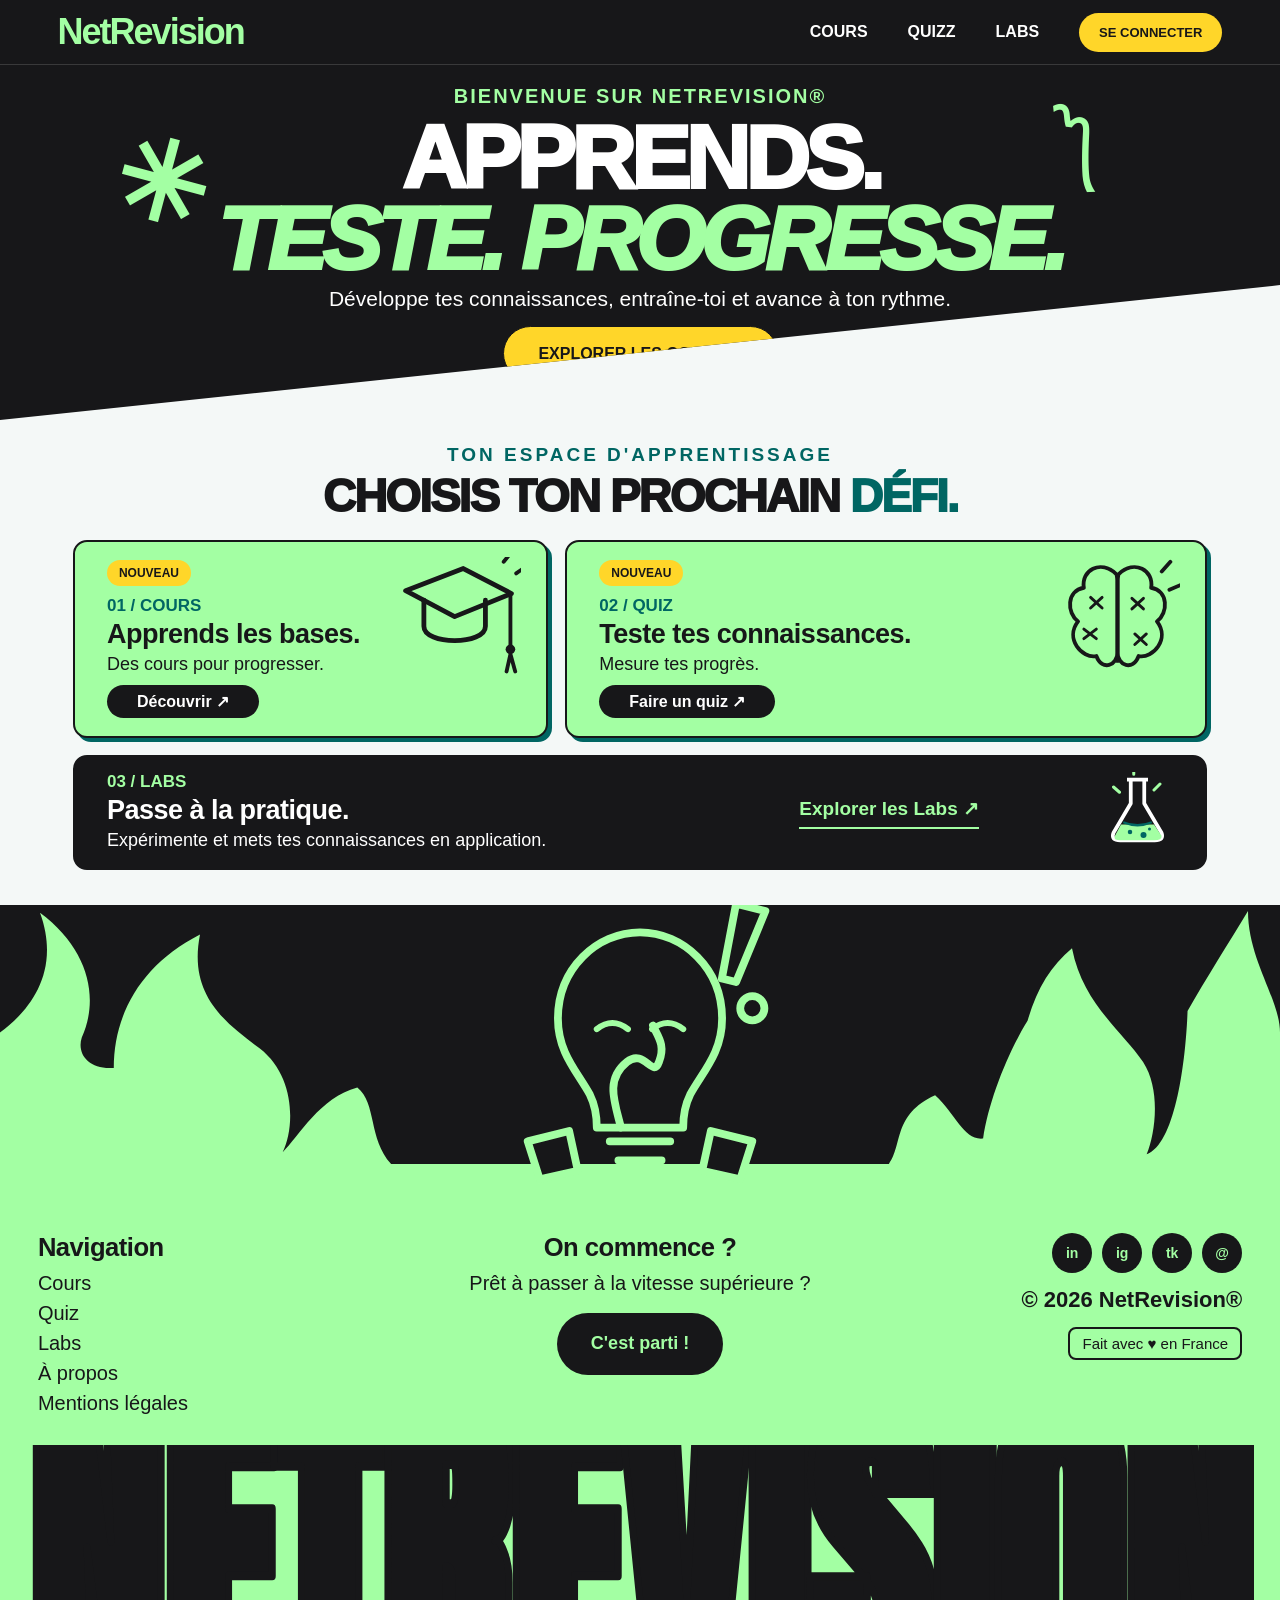
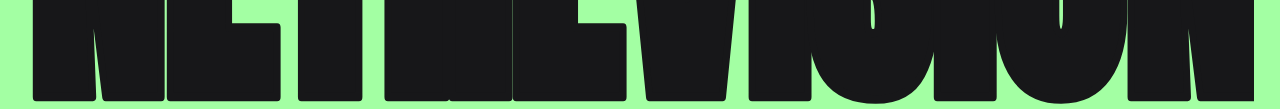
==== commit 6366c167: "Update footer styles and HTML structure Refactor footer styles and structure for improved layout and" ====
--- a/index.html
+++ b/index.html
@@ -1,10 +1,13 @@
-
 <!DOCTYPE html>
 <html lang="fr">
 <head>
 <meta charset="UTF-8">
 <meta name="viewport" content="width=device-width, initial-scale=1.0">
 <title>NetRevision — Apprends. Teste. Progresse.</title>
+
+<link rel="preconnect" href="https://fonts.googleapis.com">
+<link rel="preconnect" href="https://fonts.gstatic.com" crossorigin>
+<link href="https://fonts.googleapis.com/css2?family=Anton&display=swap" rel="stylesheet">
 
 <style>
 
@@ -435,172 +438,208 @@
 }
 
 /* =====================================
-   7. FOOTER
+   7. FOOTER (style Breaver)
 ===================================== */
 
-.nr-footer {
-    width: 100%;
-    min-height: 245px;
+.site-footer {
+    background: var(--black);
+    color: var(--black);
+    overflow: hidden;
+}
+
+.footer-scene {
     position: relative;
-    overflow: hidden;
-    background: var(--mint);
-
-    display: grid;
-    grid-template-columns: 1fr 1fr;
-    align-items: stretch;
-}
-
-/* Fond noir en diagonale */
-
-.nr-footer::before {
-    content: "";
+    height: clamp(170px, 23vw, 330px);
+    margin-bottom: -1px;
+}
+
+.footer-flames {
     position: absolute;
     inset: 0;
+    width: 100%;
+    height: 100%;
+    display: block;
+}
+
+.footer-flames path {
+    fill: var(--mint);
+}
+
+.footer-mascot {
+    position: absolute;
+    left: 50%;
+    bottom: 0;
+    transform: translateX(-50%);
+    width: clamp(150px, 27vw, 380px);
+    height: auto;
+    display: block;
+    overflow: visible;
+}
+
+.footer-mascot .line {
+    fill: none;
+    stroke: var(--mint);
+    stroke-width: 9;
+    stroke-linecap: round;
+    stroke-linejoin: round;
+}
+
+.footer-mascot .solid {
+    fill: var(--black);
+    stroke: var(--mint);
+    stroke-width: 9;
+    stroke-linejoin: round;
+}
+
+.footer-mascot .face {
+    fill: none;
+    stroke: var(--mint);
+    stroke-width: 7;
+    stroke-linecap: round;
+}
+
+.footer-mascot .wiggle {
+    transform-origin: 200px 40px;
+    animation: nr-wiggle 3.2s ease-in-out infinite;
+}
+
+@keyframes nr-wiggle {
+    0%, 100% { transform: rotate(-2deg); }
+    50%      { transform: rotate(2deg); }
+}
+
+.footer-body {
+    background: var(--mint);
+    padding: 34px 2% 0;
+}
+
+.footer-cols {
+    display: grid;
+    grid-template-columns: 1fr 1fr 1fr;
+    gap: 30px;
+    align-items: start;
+    padding: 0 1%;
+}
+
+.footer-nav h4,
+.footer-hi h4 {
+    font-size: clamp(22px, 2vw, 28px);
+    font-weight: 900;
+    letter-spacing: -.5px;
+    margin-bottom: 10px;
+}
+
+.footer-nav ul {
+    list-style: none;
+    display: grid;
+    gap: 7px;
+}
+
+.footer-nav a {
+    color: var(--black);
+    text-decoration: none;
+    font-size: 20px;
+    transition: .2s;
+}
+
+.footer-nav a:hover {
+    color: var(--green);
+    padding-left: 6px;
+}
+
+.footer-hi {
+    text-align: center;
+}
+
+.footer-hi p {
+    font-size: 20px;
+    margin-bottom: 18px;
+}
+
+.footer-pill {
+    display: inline-flex;
+    align-items: center;
+    justify-content: center;
+    height: 62px;
+    padding: 0 34px;
+    border-radius: 40px;
     background: var(--black);
-
-    clip-path: polygon(
-        0 0,
-        65% 0,
-        42% 100%,
-        0 100%
-    );
-}
-
-/* Partie gauche */
-
-.footer-left {
-    position: relative;
-    z-index: 1;
-    padding: 35px 4%;
-    color: white;
-}
-
-.footer-left .nr-eyebrow {
     color: var(--mint);
-    font-size: 17px;
-    font-weight: 900;
-    letter-spacing: 1px;
-    margin-bottom: 5px;
-}
-
-.footer-left h2 {
-    font-size: clamp(40px, 5vw, 70px);
-    font-weight: 1000;
-    line-height: .9;
-    letter-spacing: -3px;
-}
-
-.footer-left h2 span {
-    color: var(--mint);
-}
-
-/* Bouton footer */
-
-.footer-cta {
-    position: absolute;
-    left: 60%;
-    top: 50%;
-    transform: translate(-50%, -50%);
-
-    display: flex;
-    justify-content: center;
-    align-items: center;
-
-    width: 190px;
-    height: 63px;
-
-    border-radius: 40px;
+    font-size: 18px;
+    font-weight: 900;
+    text-decoration: none;
+    transition: .3s;
+}
+
+.footer-pill:hover {
     background: var(--yellow);
     color: var(--black);
-
-    font-size: 16px;
-    font-weight: 900;
-    text-decoration: none;
-
-    transition: .3s;
-}
-
-.footer-cta:hover {
-    background: white;
-    transform: translate(-50%, -55%);
-}
-
-/* Partie droite */
-
-.footer-right {
-    position: relative;
-    z-index: 1;
-
-    display: flex;
-    align-items: center;
-    justify-content: space-between;
-
-    padding: 35px 4% 35px 0;
-    gap: 15px;
-}
-
-.footer-newsletter {
-    color: var(--black);
-    flex: 1;
-}
-
-.footer-newsletter .nr-eyebrow {
-    color: var(--green);
-    font-size: 19px;
-    font-weight: 900;
-    letter-spacing: 2px;
-    margin-bottom: 10px;
-}
-
-.footer-newsletter h3 {
-    font-size: clamp(24px, 3vw, 36px);
-    font-weight: 1000;
-    letter-spacing: -1px;
-    margin-bottom: 10px;
-}
-
-.footer-newsletter p {
-    font-size: 17px;
-}
-
-/* Illustration livres */
-
-.footer-visual {
-    border-left: 2px solid var(--green);
-    padding-left: 25px;
-
+    transform: translateY(-4px);
+}
+
+.footer-side {
     display: flex;
     flex-direction: column;
-    align-items: center;
-    justify-content: center;
-
-    color: var(--green);
-    min-width: 145px;
-}
-
-.footer-book {
-    font-size: 75px;
-    line-height: 1.1;
-    animation: nr-float 3s ease-in-out infinite;
-}
-
-.footer-visual strong {
-    font-size: 23px;
-    font-weight: 1000;
-    text-align: center;
-    line-height: 1.25;
-}
-
-/* Animation */
-
-@keyframes nr-float {
-    0%, 100% {
-        transform: translateY(0) rotate(-3deg);
-    }
-
-    50% {
-        transform: translateY(-9px) rotate(3deg);
-    }
+    align-items: flex-end;
+    gap: 14px;
+}
+
+.footer-social {
+    display: flex;
+    gap: 10px;
+}
+
+.footer-social a {
+    width: 40px;
+    height: 40px;
+    border-radius: 50%;
+    background: var(--black);
+    color: var(--mint);
+    display: grid;
+    place-items: center;
+    text-decoration: none;
+    font-size: 14px;
+    font-weight: 900;
+    transition: .25s;
+}
+
+.footer-social a:hover {
+    background: var(--yellow);
+    color: var(--black);
+    transform: translateY(-3px);
+}
+
+.footer-copy {
+    font-size: 22px;
+    font-weight: 900;
+}
+
+.footer-badge {
+    border: 2px solid var(--black);
+    border-radius: 8px;
+    padding: 6px 12px;
+    font-size: 15px;
+    color: var(--black);
+    text-decoration: none;
+}
+
+/* Wordmark géant pleine largeur */
+
+.footer-wordmark {
+    display: block;
+    width: 100%;
+    height: auto;
+    margin-top: 30px;
+    margin-bottom: -1%;
+}
+
+.footer-wordmark text {
+    fill: var(--black);
+    stroke: var(--black);
+    stroke-width: 7;
+    stroke-linejoin: round;
+    font-weight: 900;
+    font-family: 'Anton', 'Impact', 'Arial Black', sans-serif;
 }
 
 /* =====================================
@@ -618,26 +657,14 @@
         width: 95px;
     }
 
-    .footer-left h2 {
-        font-size: 43px;
-    }
-
-    .footer-cta {
-        left: 65%;
-        width: 150px;
-    }
-
-    .footer-newsletter h3 {
-        font-size: 25px;
-    }
-
-    .footer-visual {
-        min-width: 110px;
-        padding-left: 15px;
-    }
-
-    .footer-visual strong {
-        font-size: 18px;
+    .footer-cols {
+        grid-template-columns: 1fr 1fr;
+    }
+
+    .footer-hi {
+        grid-column: 1 / -1;
+        order: -1;
+        margin-bottom: 10px;
     }
 }
 
@@ -802,80 +829,25 @@
 
     /* Footer */
 
-    .nr-footer {
-        display: flex;
-        flex-direction: column;
-    }
-
-    .nr-footer::before {
-        clip-path: polygon(
-            0 0,
-            100% 0,
-            100% 43%,
-            0 53%
-        );
-    }
-
-    .footer-left {
-        min-height: 260px;
-        padding: 40px 6% 75px;
-    }
-
-    .footer-left .nr-eyebrow {
-        font-size: 11px;
-    }
-
-    .footer-left h2 {
-        font-size: clamp(43px, 11vw, 65px);
-    }
-
-    .footer-cta {
-        top: auto;
-        bottom: 15px;
-        left: 50%;
-        transform: translateX(-50%);
-        width: 170px;
-        height: 50px;
-        font-size: 13px;
-    }
-
-    .footer-cta:hover {
-        transform: translateX(-50%) translateY(-4px);
-    }
-
-    .footer-right {
-        padding: 55px 6% 35px;
-        flex-direction: column;
+    .footer-body {
+        padding-top: 26px;
+    }
+
+    .footer-cols {
+        grid-template-columns: 1fr;
+    }
+
+    .footer-side {
         align-items: flex-start;
-        gap: 25px;
-    }
-
-    .footer-newsletter .nr-eyebrow {
-        font-size: 12px;
-    }
-
-    .footer-newsletter h3 {
-        font-size: 27px;
-    }
-
-    .footer-newsletter p {
-        font-size: 14px;
-    }
-
-    .footer-visual {
-        align-self: center;
-        border-left: none;
-        border-top: 2px solid var(--green);
-        padding: 20px 0 0;
-        width: 100%;
-    }
-
-    .footer-book {
-        font-size: 65px;
-    }
-
-    .footer-visual strong {
-        font-size: 21px;
+    }
+
+    .footer-pill {
+        height: 52px;
+        font-size: 16px;
+    }
+
+    .footer-nav a {
+        font-size: 18px;
     }
 }
 
@@ -902,7 +874,7 @@
 
 <nav class="navbar" aria-label="Navigation principale">
 
-    <a href="#" class="nav-logo">MonPlateau</a>
+    <a href="#" class="nav-logo">NetRevision</a>
 
     <button
         class="menu-toggle"
@@ -1117,8 +1089,6 @@
                 Explorer les Labs ↗
             </a>
 
-            <!-- Illustration fiole -->
-
             <svg class="card-illustration"
                  viewBox="0 0 100 100"
                  fill="none"
@@ -1162,54 +1132,72 @@
      FOOTER
 ===================================== -->
 
-<footer class="nr-footer">
-
-    <!-- PARTIE NOIRE -->
-
-    <div class="footer-left">
-
-        <p class="nr-eyebrow">
-            NETREVISION® — LE SAVOIR EN MOUVEMENT
-        </p>
-
-        <h2>
-            LET'S MAKE<br>
-            <span>PROGRESS.</span>
-        </h2>
-
-        <a href="#cours" class="footer-cta">
-            COMMENCER ↗
-        </a>
+<footer class="site-footer">
+
+    <div class="footer-scene">
+
+        <!-- Flammes -->
+        <svg class="footer-flames" viewBox="0 0 1440 300" preserveAspectRatio="none" aria-hidden="true">
+            <path d="M0,300 V130 C30,110 70,70 45,8 C100,45 112,95 92,135 C86,152 100,168 128,166 C128,110 160,60 225,30 C212,90 250,118 292,146 C332,174 332,226 318,252 C336,236 360,196 402,186 C424,202 414,238 440,264 L1000,264 C1016,244 1004,214 1052,194 C1076,214 1084,240 1106,238 C1112,200 1134,150 1156,118 C1166,86 1182,62 1206,44 C1218,100 1262,128 1286,160 C1306,188 1300,232 1290,254 C1322,244 1334,160 1336,108 C1356,76 1384,36 1404,6 C1404,56 1440,96 1440,130 V300 Z"/>
+        </svg>
+
+        <!-- Mascotte ampoule -->
+        <svg class="footer-mascot" viewBox="0 0 400 330" aria-hidden="true">
+            <g class="wiggle">
+                <path class="solid" d="M200 20 C150 20 105 62 105 120 C105 160 128 182 142 208 C148 220 150 232 150 246 H250 C250 232 252 220 258 208 C272 182 295 160 295 120 C295 62 250 20 200 20 Z"/>
+                <path class="line" d="M165 262 H235 M175 284 H225"/>
+                <path class="line" d="M178 246 C170 215 160 190 185 170 C205 154 215 190 222 170 C230 150 220 140 215 128"/>
+                <path class="face" d="M150 132 Q168 118 186 132"/>
+                <path class="face" d="M214 132 Q232 118 250 132"/>
+                <path class="solid" d="M300 -10 L335 -10 L322 78 L305 78 Z" transform="rotate(14 318 34)"/>
+                <circle class="solid" cx="330" cy="108" r="14"/>
+            </g>
+            <g class="solid">
+                <path d="M70 262 L118 250 L128 296 L84 306 Z"/>
+                <path d="M282 250 L330 262 L316 306 L272 296 Z"/>
+            </g>
+        </svg>
 
     </div>
 
-
-    <!-- PARTIE VERTE -->
-
-    <div class="footer-right">
-
-        <div class="footer-newsletter">
-
-            <p class="nr-eyebrow">
-                RESTE DANS LA BOUCLE
-            </p>
-
-            <h3>UNE DOSE DE SAVOIR ?</h3>
-
-            <p>
-                Apprendre aujourd'hui, réussir demain.
-            </p>
+    <div class="footer-body">
+
+        <div class="footer-cols">
+
+            <nav class="footer-nav" aria-label="Navigation du pied de page">
+                <h4>Navigation</h4>
+                <ul>
+                    <li><a href="#cours">Cours</a></li>
+                    <li><a href="#quizz">Quiz</a></li>
+                    <li><a href="#labs">Labs</a></li>
+                    <li><a href="#">À propos</a></li>
+                    <li><a href="#">Mentions légales</a></li>
+                </ul>
+            </nav>
+
+            <div class="footer-hi">
+                <h4>On commence ?</h4>
+                <p>Prêt à passer à la vitesse supérieure ?</p>
+                <a href="#cours" class="footer-pill">C'est parti !</a>
+            </div>
+
+            <div class="footer-side">
+                <div class="footer-social">
+                    <a href="#" aria-label="LinkedIn">in</a>
+                    <a href="#" aria-label="Instagram">ig</a>
+                    <a href="#" aria-label="TikTok">tk</a>
+                    <a href="#" aria-label="Threads">@</a>
+                </div>
+                <p class="footer-copy">© 2026 NetRevision®</p>
+                <a href="#" class="footer-badge">Fait avec ♥ en France</a>
+            </div>
 
         </div>
 
-        <div class="footer-visual">
-
-            <div class="footer-book">📚</div>
-
-            <strong>APPRENDS.</strong>
-            <strong>ÉVOLUE.</strong>
-
-        </div>
+        <!-- Wordmark géant -->
+        <svg class="footer-wordmark" viewBox="0 0 1000 225" role="img" aria-label="NetRevision">
+            <text x="0" y="205" font-size="270" textLength="1000" lengthAdjust="spacingAndGlyphs">NETREVISION</text>
+        </svg>
 
     </div>
 
@@ -1217,7 +1205,7 @@
 
 
 <!-- =====================================
-     JAVASCRIPT MENU MOBILE
+     JAVASCRIPT : MENU HAMBURGER
 ===================================== -->
 
 <script>
@@ -1226,11 +1214,15 @@
 const navLinks = document.getElementById("nav-links");
 
 function closeMenu() {
+
     navLinks.classList.remove("active");
 
     menuToggle.textContent = "☰";
+
     menuToggle.setAttribute("aria-expanded", "false");
+
     menuToggle.setAttribute("aria-label", "Ouvrir le menu");
+
 }
 
 menuToggle.addEventListener("click", () => {
@@ -1256,9 +1248,11 @@
 });
 
 window.addEventListener("resize", () => {
+
     if (window.innerWidth > 700) {
         closeMenu();
     }
+
 });
 
 </script>
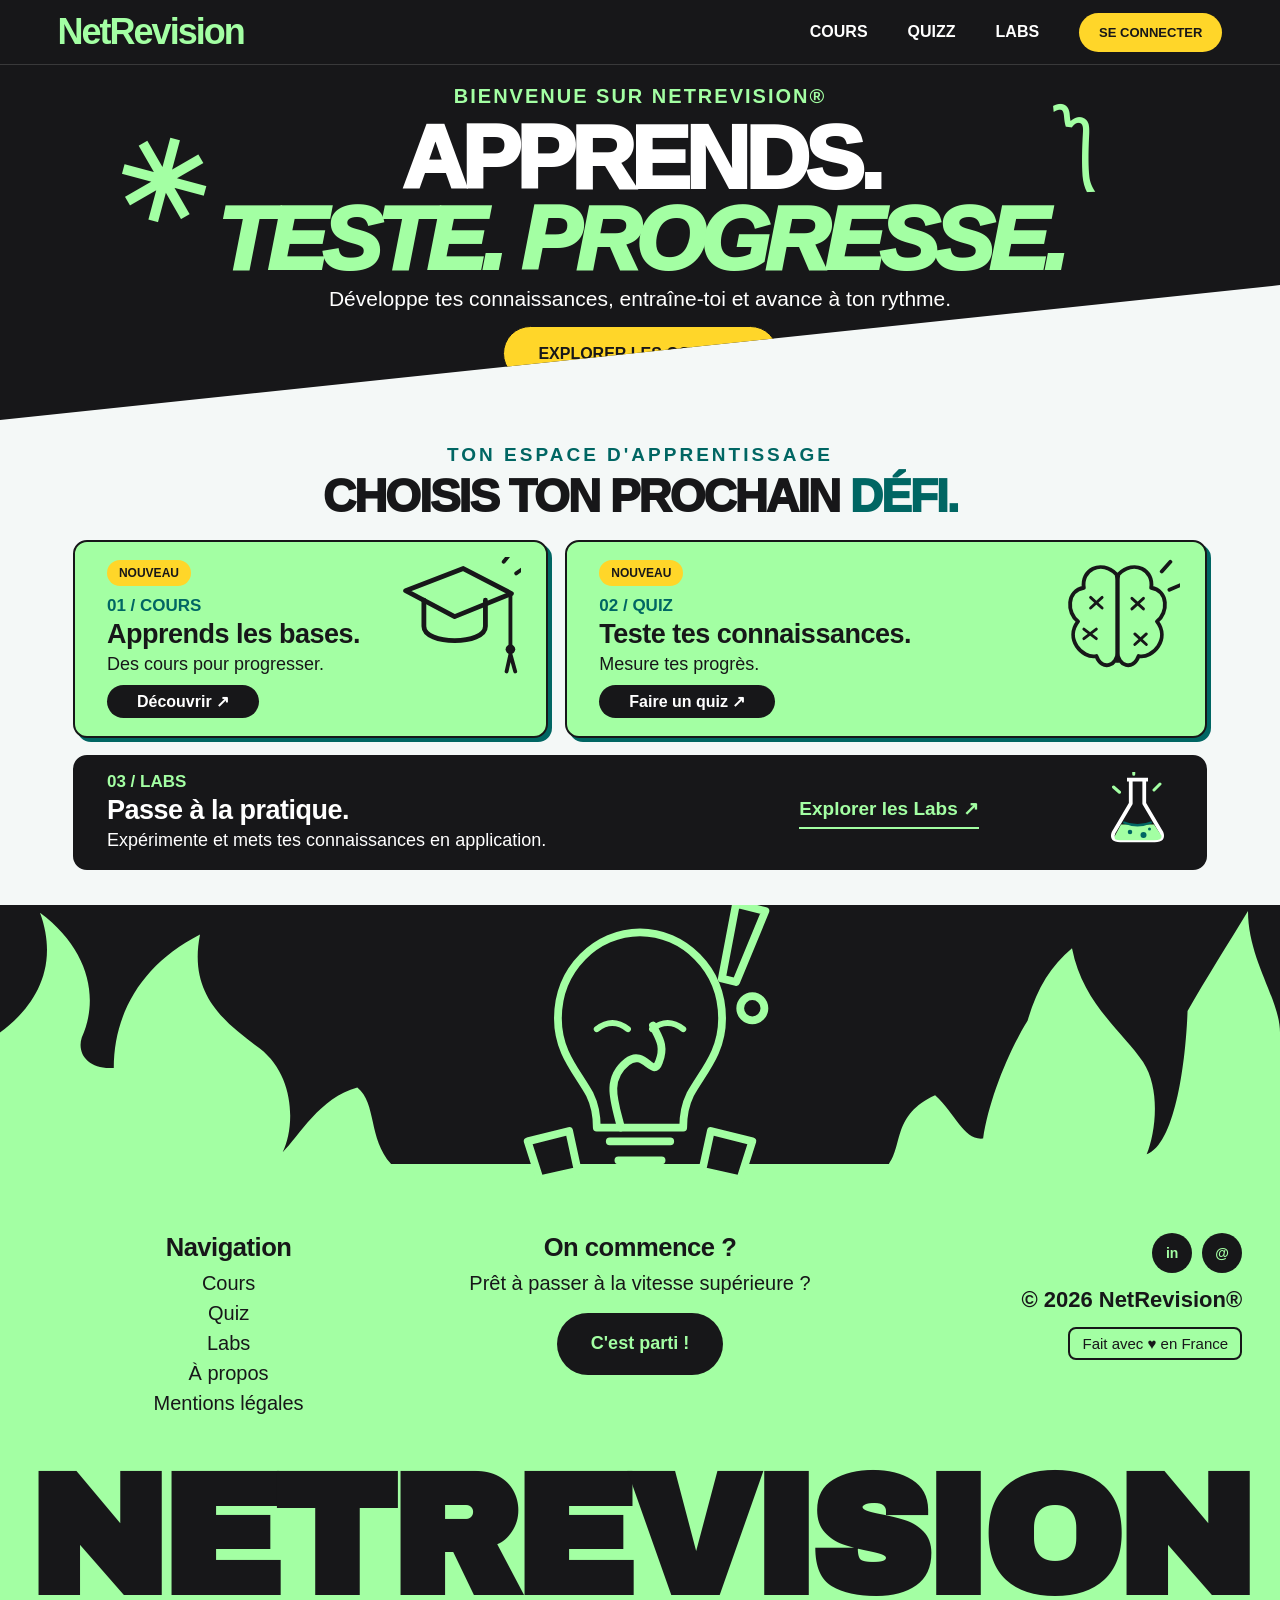
==== commit 041796e4: "Update font links and navigation references in HTML" ====
--- a/index.html
+++ b/index.html
@@ -7,7 +7,7 @@
 
 <link rel="preconnect" href="https://fonts.googleapis.com">
 <link rel="preconnect" href="https://fonts.gstatic.com" crossorigin>
-<link href="https://fonts.googleapis.com/css2?family=Anton&display=swap" rel="stylesheet">
+<link href="https://fonts.googleapis.com/css2?family=Archivo+Black&display=swap" rel="stylesheet">
 
 <style>
 
@@ -529,9 +529,16 @@
     margin-bottom: 10px;
 }
 
+/* Navigation centrée */
+
+.footer-nav {
+    text-align: center;
+}
+
 .footer-nav ul {
     list-style: none;
     display: grid;
+    justify-items: center;
     gap: 7px;
 }
 
@@ -539,12 +546,13 @@
     color: var(--black);
     text-decoration: none;
     font-size: 20px;
+    border-bottom: 2px solid transparent;
     transition: .2s;
 }
 
 .footer-nav a:hover {
     color: var(--green);
-    padding-left: 6px;
+    border-color: var(--green);
 }
 
 .footer-hi {
@@ -623,23 +631,19 @@
     text-decoration: none;
 }
 
-/* Wordmark géant pleine largeur */
+/* Wordmark géant pleine largeur (police lisible, sans déformation) */
 
 .footer-wordmark {
     display: block;
     width: 100%;
     height: auto;
     margin-top: 30px;
-    margin-bottom: -1%;
 }
 
 .footer-wordmark text {
     fill: var(--black);
-    stroke: var(--black);
-    stroke-width: 7;
-    stroke-linejoin: round;
-    font-weight: 900;
-    font-family: 'Anton', 'Impact', 'Arial Black', sans-serif;
+    font-family: 'Archivo Black', 'Arial Black', 'Impact', sans-serif;
+    font-weight: 900;
 }
 
 /* =====================================
@@ -838,7 +842,7 @@
     }
 
     .footer-side {
-        align-items: flex-start;
+        align-items: center;
     }
 
     .footer-pill {
@@ -874,7 +878,7 @@
 
 <nav class="navbar" aria-label="Navigation principale">
 
-    <a href="#" class="nav-logo">NetRevision</a>
+    <a href="index.html" class="nav-logo">NetRevision</a>
 
     <button
         class="menu-toggle"
@@ -888,7 +892,7 @@
 
     <ul class="nav-links" id="nav-links">
 
-        <li><a href="#cours">COURS</a></li>
+        <li><a href="cours.html">COURS</a></li>
         <li><a href="#quizz">QUIZZ</a></li>
         <li><a href="#labs">LABS</a></li>
 
@@ -925,7 +929,7 @@
         Développe tes connaissances, entraîne-toi et avance à ton rythme.
     </p>
 
-    <a href="#cours" class="home-cta">
+    <a href="cours.html" class="home-cta">
         EXPLORER LES COURS ↗
     </a>
 
@@ -936,7 +940,7 @@
      CARTES D'APPRENTISSAGE
 ===================================== -->
 
-<main class="learning-section" id="cours">
+<main class="learning-section" id="apprendre">
 
     <div class="section-heading">
 
@@ -965,7 +969,7 @@
 
             <p>Des cours pour progresser.</p>
 
-            <a href="#cours" class="btn">
+            <a href="cours.html" class="btn">
                 Découvrir ↗
             </a>
 
@@ -1167,7 +1171,7 @@
             <nav class="footer-nav" aria-label="Navigation du pied de page">
                 <h4>Navigation</h4>
                 <ul>
-                    <li><a href="#cours">Cours</a></li>
+                    <li><a href="cours.html">Cours</a></li>
                     <li><a href="#quizz">Quiz</a></li>
                     <li><a href="#labs">Labs</a></li>
                     <li><a href="#">À propos</a></li>
@@ -1178,14 +1182,12 @@
             <div class="footer-hi">
                 <h4>On commence ?</h4>
                 <p>Prêt à passer à la vitesse supérieure ?</p>
-                <a href="#cours" class="footer-pill">C'est parti !</a>
+                <a href="cours.html" class="footer-pill">C'est parti !</a>
             </div>
 
             <div class="footer-side">
                 <div class="footer-social">
                     <a href="#" aria-label="LinkedIn">in</a>
-                    <a href="#" aria-label="Instagram">ig</a>
-                    <a href="#" aria-label="TikTok">tk</a>
                     <a href="#" aria-label="Threads">@</a>
                 </div>
                 <p class="footer-copy">© 2026 NetRevision®</p>
@@ -1195,8 +1197,8 @@
         </div>
 
         <!-- Wordmark géant -->
-        <svg class="footer-wordmark" viewBox="0 0 1000 225" role="img" aria-label="NetRevision">
-            <text x="0" y="205" font-size="270" textLength="1000" lengthAdjust="spacingAndGlyphs">NETREVISION</text>
+        <svg class="footer-wordmark" viewBox="0 0 1000 135" role="img" aria-label="NetRevision">
+            <text x="0" y="122" font-size="138" textLength="1000" lengthAdjust="spacing">NETREVISION</text>
         </svg>
 
     </div>
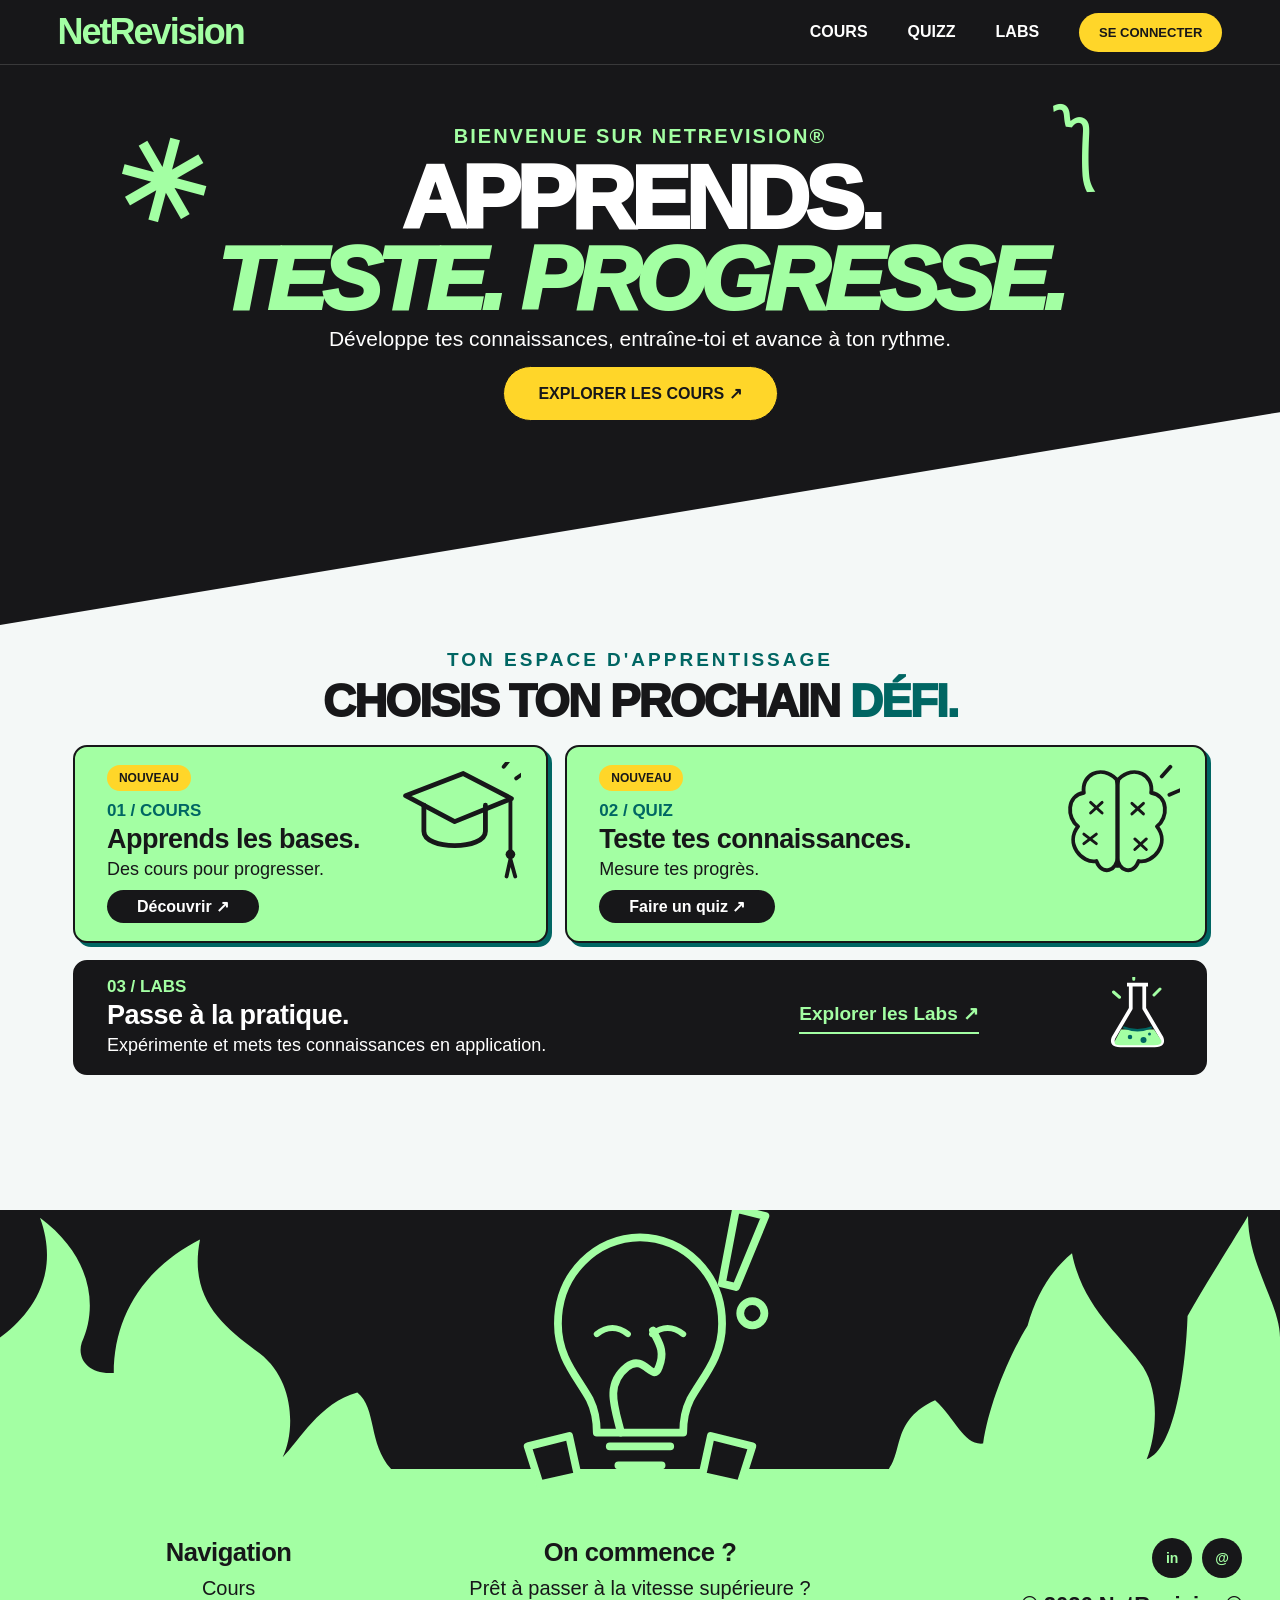
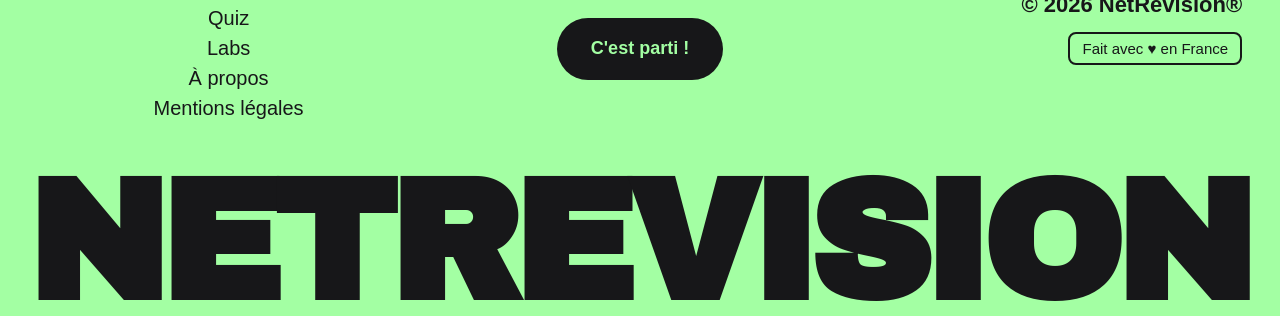
==== commit a8a1e724: "Adjust styles for home hero and footer Increased height and padding for home hero section, and added" ====
--- a/index.html
+++ b/index.html
@@ -121,7 +121,7 @@
 ===================================== */
 
 .home-hero {
-    height: 355px;
+    height: 560px;
     position: relative;
     z-index: 2;
 
@@ -129,7 +129,7 @@
     color: white;
 
     text-align: center;
-    padding: 20px 20px 0;
+    padding: 60px 50px 0;
 
     clip-path: polygon(
         0 0,
@@ -445,6 +445,7 @@
     background: var(--black);
     color: var(--black);
     overflow: hidden;
+    margin-top: 100px;
 }
 
 .footer-scene {
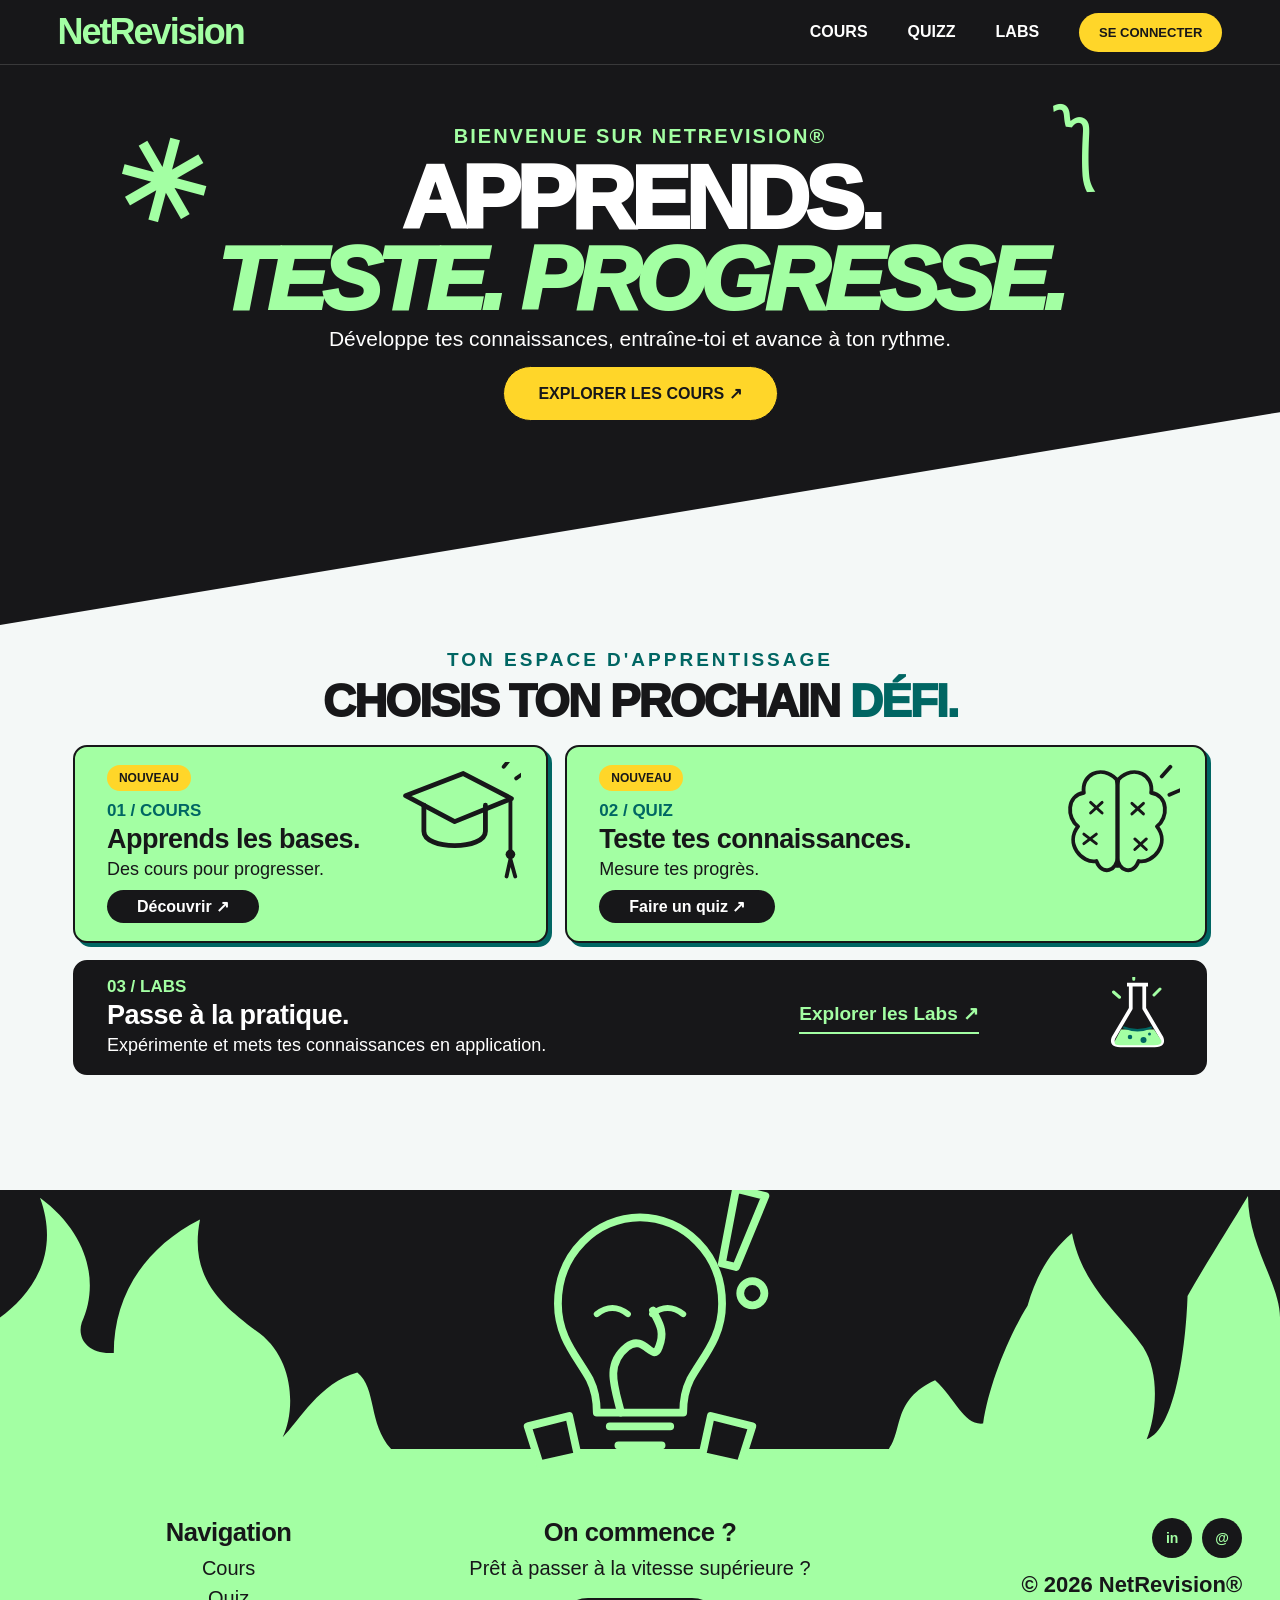
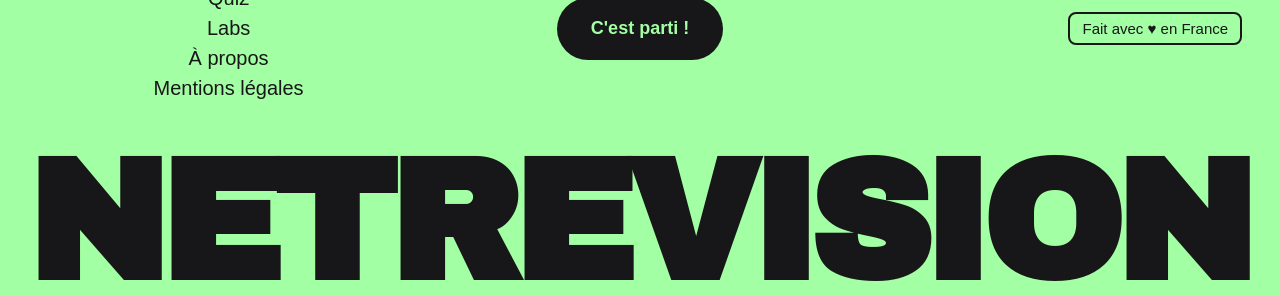
==== commit 2e8c9427: "Reduce footer margin from 100px to 80px" ====
--- a/index.html
+++ b/index.html
@@ -445,7 +445,7 @@
     background: var(--black);
     color: var(--black);
     overflow: hidden;
-    margin-top: 100px;
+    margin-top: 80px;
 }
 
 .footer-scene {
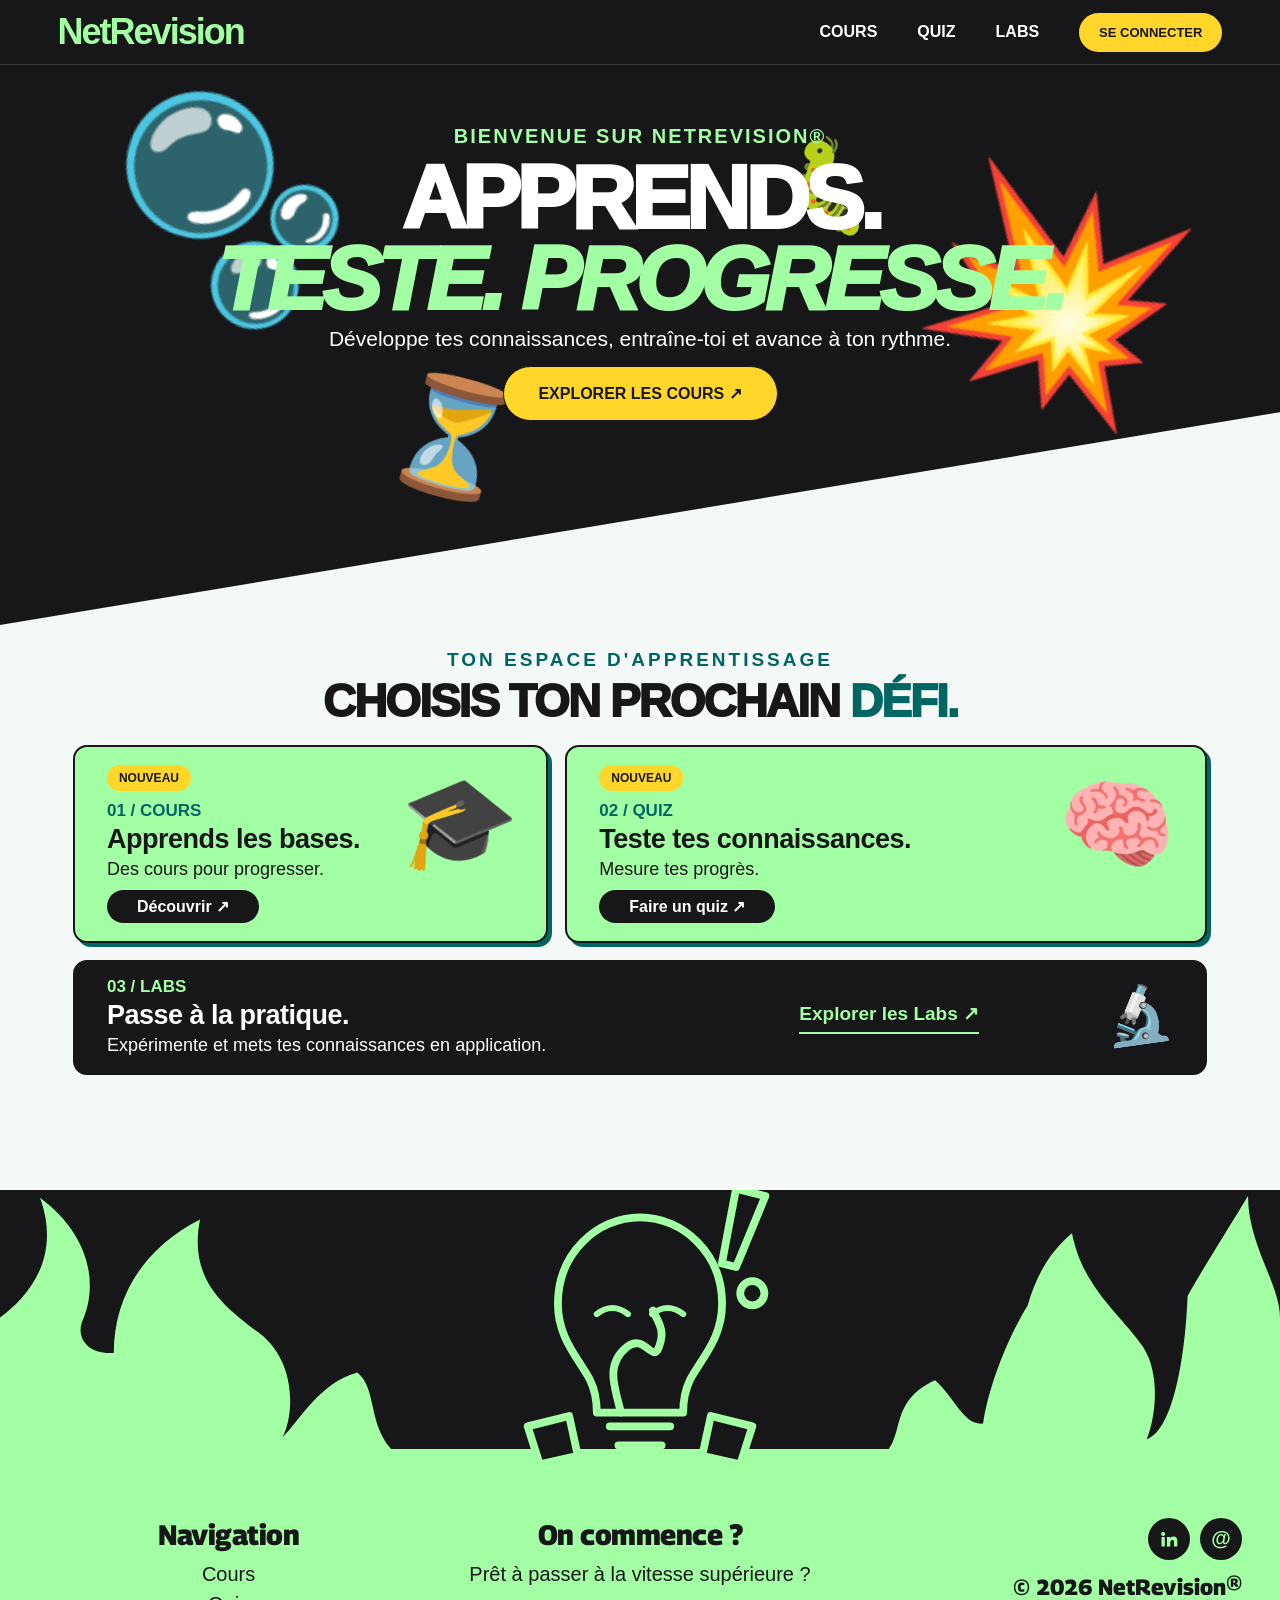
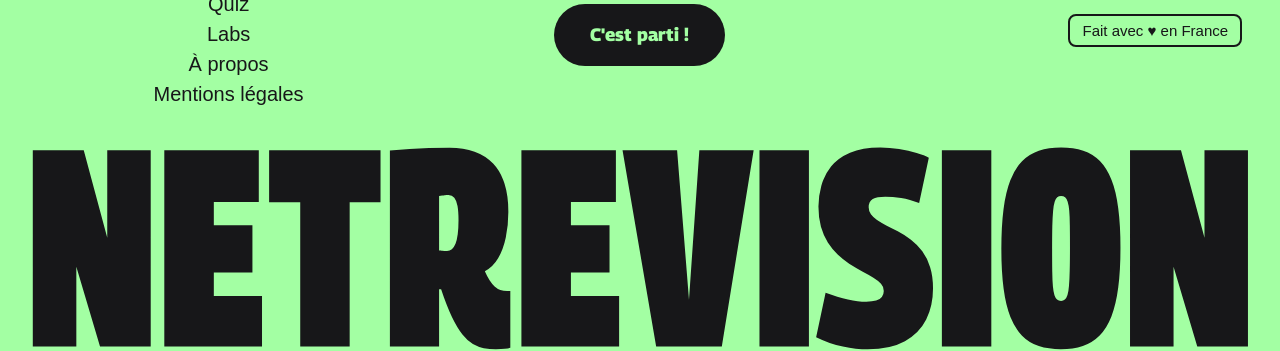
==== commit 0cc4e162: "Add files via upload" ====
--- a/index.html
+++ b/index.html
@@ -3,879 +3,18 @@
 <head>
 <meta charset="UTF-8">
 <meta name="viewport" content="width=device-width, initial-scale=1.0">
+<meta name="description" content="NetRevision : cours, quiz et labs pour apprendre les réseaux, la programmation et la cybersécurité.">
 <title>NetRevision — Apprends. Teste. Progresse.</title>
 
 <link rel="preconnect" href="https://fonts.googleapis.com">
 <link rel="preconnect" href="https://fonts.gstatic.com" crossorigin>
-<link href="https://fonts.googleapis.com/css2?family=Archivo+Black&display=swap" rel="stylesheet">
-
-<style>
-
-/* =====================================
-   1. VARIABLES ET RESET
-===================================== */
-
-:root {
-    --black: #171719;
-    --green: #006663;
-    --mint: #a3ffa3;
-    --yellow: #ffd629;
-    --white: #ffffff;
-    --background: #f4f8f7;
-}
-
-* {
-    margin: 0;
-    padding: 0;
-    box-sizing: border-box;
-    font-family: 'Arial', 'Segoe UI', sans-serif;
-}
-
-html {
-    scroll-behavior: smooth;
-}
-
-body {
-    background: var(--background);
-    color: var(--black);
-    min-height: 100vh;
-    overflow-x: hidden;
-}
-
-/* =====================================
-   2. NAVIGATION
-===================================== */
-
-.navbar {
-    width: 100%;
-    height: 65px;
-    padding: 0 4.5%;
-
-    display: flex;
-    justify-content: space-between;
-    align-items: center;
-
-    background: var(--black);
-    border-bottom: 1px solid #ffffff25;
-
-    position: relative;
-    z-index: 100;
-}
-
-.nav-logo {
-    color: var(--mint);
-    font-size: 36px;
-    font-weight: 900;
-    letter-spacing: -2px;
-    text-decoration: none;
-}
-
-.nav-links {
-    list-style: none;
-    display: flex;
-    align-items: center;
-    gap: 40px;
-}
-
-.nav-links a {
-    color: white;
-    text-decoration: none;
-    font-size: 16px;
-    font-weight: 800;
-    transition: .25s;
-}
-
-.nav-links a:hover {
-    color: var(--mint);
-}
-
-.nav-links .btn {
-    display: inline-block;
-    border: none;
-    background: var(--yellow);
-    color: var(--black);
-    padding: 12px 20px;
-    border-radius: 30px;
-    font-size: 13px;
-    font-weight: 900;
-    cursor: pointer;
-    transition: .3s;
-}
-
-.nav-links .btn:hover {
-    background: var(--mint);
-    transform: translateY(-3px);
-}
-
-.menu-toggle {
-    display: none;
-    background: none;
-    border: none;
-    color: var(--mint);
-    font-size: 30px;
-    cursor: pointer;
-}
-
-/* =====================================
-   3. HERO PRINCIPAL
-===================================== */
-
-.home-hero {
-    height: 560px;
-    position: relative;
-    z-index: 2;
-
-    background: var(--black);
-    color: white;
-
-    text-align: center;
-    padding: 60px 50px 0;
-
-    clip-path: polygon(
-        0 0,
-        100% 0,
-        100% 62%,
-        0 100%
-    );
-}
-
-.home-eyebrow {
-    color: var(--mint);
-    font-size: 20px;
-    font-weight: 900;
-    letter-spacing: 2px;
-    margin-bottom: 10px;
-}
-
-.home-hero h1 {
-    font-size: clamp(55px, 7vw, 92px);
-    font-weight: 1000;
-    line-height: .9;
-    letter-spacing: -5px;
-    margin-bottom: 8px;
-}
-
-.home-hero h1 span {
-    color: var(--mint);
-    font-style: italic;
-}
-
-.home-description {
-    color: white;
-    font-size: 21px;
-    margin-bottom: 15px;
-}
-
-.home-cta {
-    display: inline-flex;
-    align-items: center;
-    justify-content: center;
-
-    background: var(--yellow);
-    color: var(--black);
-
-    min-width: 275px;
-    height: 55px;
-    padding: 0 25px;
-
-    border: 1px solid var(--black);
-    border-radius: 40px;
-
-    text-decoration: none;
-    font-size: 16px;
-    font-weight: 900;
-
-    transition: .3s;
-}
-
-.home-cta:hover {
-    background: var(--mint);
-    transform: translateY(-4px);
-}
-
-/* Décorations du hero */
-
-.hero-star {
-    position: absolute;
-    left: 9%;
-    top: 55px;
-    color: var(--mint);
-    font-size: 110px;
-    font-weight: bold;
-    transform: rotate(15deg);
-}
-
-.hero-rays {
-    position: absolute;
-    right: 13%;
-    top: 35px;
-    color: var(--mint);
-    font-size: 85px;
-    transform: rotate(20deg);
-}
-
-/* =====================================
-   4. SECTION APPRENTISSAGE
-===================================== */
-
-.learning-section {
-    position: relative;
-    z-index: 1;
-
-    padding: 25px 5.7% 35px;
-    margin-top: -1px;
-
-    background: var(--background);
-}
-
-.section-heading {
-    text-align: center;
-    margin-bottom: 17px;
-}
-
-.section-eyebrow {
-    color: var(--green);
-    font-size: 19px;
-    font-weight: 900;
-    letter-spacing: 3px;
-    margin-bottom: 3px;
-}
-
-.section-heading h2 {
-    color: var(--black);
-    font-size: clamp(28px, 4vw, 46px);
-    font-weight: 1000;
-    letter-spacing: -2px;
-}
-
-.section-heading h2 span {
-    color: var(--green);
-}
-
-/* =====================================
-   5. CARTES
-===================================== */
-
-.card-container {
-    display: grid;
-    grid-template-columns: 1fr 1.35fr;
-    gap: 17px;
-    max-width: 1400px;
-    margin: 0 auto;
-}
-
-.card {
-    position: relative;
-    min-height: 170px;
-    padding: 18px 32px;
-
-    border: 2px solid var(--black);
-    border-radius: 14px;
-
-    transition: .3s;
-}
-
-/* Deux cartes vertes */
-
-.card-form-1,
-.card-form-2 {
-    background: var(--mint);
-    box-shadow: 4px 4px 0 var(--green);
-}
-
-.card:hover {
-    transform: translateY(-5px);
-    box-shadow: 7px 9px 0 var(--black);
-}
-
-.card-form-1 {
-    grid-column: 1;
-}
-
-.card-form-2 {
-    grid-column: 2;
-}
-
-/* Carte numéro 3 */
-
-.card-form-3 {
-    grid-column: 1 / -1;
-
-    min-height: 105px;
-    padding: 15px 32px;
-
-    background: var(--black);
-    color: white;
-
-    display: flex;
-    flex-direction: column;
-    justify-content: center;
-}
-
-/* Badge */
-
-.badge {
-    display: table;
-    width: fit-content;
-
-    background: var(--yellow);
-    color: var(--black);
-
-    padding: 6px 12px;
-    border-radius: 30px;
-
-    font-size: 12px;
-    font-weight: 900;
-
-    margin-bottom: 10px;
-}
-
-/* Numéros des cartes */
-
-.card-number {
-    display: block;
-    color: var(--green);
-    font-size: 17px;
-    font-weight: 900;
-    margin-bottom: 3px;
-}
-
-.card-form-3 .card-number {
-    color: var(--mint);
-}
-
-/* Titres */
-
-.card h3 {
-    color: var(--black);
-    font-size: 27px;
-    font-weight: 900;
-    margin-bottom: 2px;
-    letter-spacing: -.5px;
-}
-
-.card-form-3 h3 {
-    color: white;
-}
-
-/* Paragraphes */
-
-.card p {
-    color: var(--black);
-    font-size: 18px;
-    line-height: 1.4;
-}
-
-.card-form-3 p {
-    color: white;
-}
-
-/* Boutons */
-
-.card .btn {
-    display: inline-block;
-    width: fit-content;
-
-    background: var(--black);
-    color: white;
-
-    padding: 7px 30px;
-    border-radius: 30px;
-
-    font-size: 16px;
-    font-weight: 900;
-    text-decoration: none;
-
-    margin-top: 8px;
-    transition: .3s;
-}
-
-.card .btn:hover {
-    background: var(--green);
-    color: var(--mint);
-}
-
-/* Lien de la troisième carte */
-
-.card-form-3 .link {
-    position: absolute;
-    right: 20%;
-    top: 50%;
-    transform: translateY(-50%);
-
-    color: var(--mint);
-    text-decoration: none;
-
-    font-size: 19px;
-    font-weight: 900;
-
-    border-bottom: 2px solid var(--mint);
-    padding-bottom: 7px;
-}
-
-.card-form-3 .link:hover {
-    color: var(--yellow);
-    border-color: var(--yellow);
-}
-
-/* =====================================
-   6. ILLUSTRATIONS SVG
-===================================== */
-
-.card-illustration {
-    position: absolute;
-    right: 25px;
-    top: 15px;
-    width: 125px;
-    height: 125px;
-}
-
-.card-form-3 .card-illustration {
-    width: 75px;
-    height: 75px;
-    right: 30px;
-    top: 15px;
-}
-
-/* =====================================
-   7. FOOTER (style Breaver)
-===================================== */
-
-.site-footer {
-    background: var(--black);
-    color: var(--black);
-    overflow: hidden;
-    margin-top: 80px;
-}
-
-.footer-scene {
-    position: relative;
-    height: clamp(170px, 23vw, 330px);
-    margin-bottom: -1px;
-}
-
-.footer-flames {
-    position: absolute;
-    inset: 0;
-    width: 100%;
-    height: 100%;
-    display: block;
-}
-
-.footer-flames path {
-    fill: var(--mint);
-}
-
-.footer-mascot {
-    position: absolute;
-    left: 50%;
-    bottom: 0;
-    transform: translateX(-50%);
-    width: clamp(150px, 27vw, 380px);
-    height: auto;
-    display: block;
-    overflow: visible;
-}
-
-.footer-mascot .line {
-    fill: none;
-    stroke: var(--mint);
-    stroke-width: 9;
-    stroke-linecap: round;
-    stroke-linejoin: round;
-}
-
-.footer-mascot .solid {
-    fill: var(--black);
-    stroke: var(--mint);
-    stroke-width: 9;
-    stroke-linejoin: round;
-}
-
-.footer-mascot .face {
-    fill: none;
-    stroke: var(--mint);
-    stroke-width: 7;
-    stroke-linecap: round;
-}
-
-.footer-mascot .wiggle {
-    transform-origin: 200px 40px;
-    animation: nr-wiggle 3.2s ease-in-out infinite;
-}
-
-@keyframes nr-wiggle {
-    0%, 100% { transform: rotate(-2deg); }
-    50%      { transform: rotate(2deg); }
-}
-
-.footer-body {
-    background: var(--mint);
-    padding: 34px 2% 0;
-}
-
-.footer-cols {
-    display: grid;
-    grid-template-columns: 1fr 1fr 1fr;
-    gap: 30px;
-    align-items: start;
-    padding: 0 1%;
-}
-
-.footer-nav h4,
-.footer-hi h4 {
-    font-size: clamp(22px, 2vw, 28px);
-    font-weight: 900;
-    letter-spacing: -.5px;
-    margin-bottom: 10px;
-}
-
-/* Navigation centrée */
-
-.footer-nav {
-    text-align: center;
-}
-
-.footer-nav ul {
-    list-style: none;
-    display: grid;
-    justify-items: center;
-    gap: 7px;
-}
-
-.footer-nav a {
-    color: var(--black);
-    text-decoration: none;
-    font-size: 20px;
-    border-bottom: 2px solid transparent;
-    transition: .2s;
-}
-
-.footer-nav a:hover {
-    color: var(--green);
-    border-color: var(--green);
-}
-
-.footer-hi {
-    text-align: center;
-}
-
-.footer-hi p {
-    font-size: 20px;
-    margin-bottom: 18px;
-}
-
-.footer-pill {
-    display: inline-flex;
-    align-items: center;
-    justify-content: center;
-    height: 62px;
-    padding: 0 34px;
-    border-radius: 40px;
-    background: var(--black);
-    color: var(--mint);
-    font-size: 18px;
-    font-weight: 900;
-    text-decoration: none;
-    transition: .3s;
-}
-
-.footer-pill:hover {
-    background: var(--yellow);
-    color: var(--black);
-    transform: translateY(-4px);
-}
-
-.footer-side {
-    display: flex;
-    flex-direction: column;
-    align-items: flex-end;
-    gap: 14px;
-}
-
-.footer-social {
-    display: flex;
-    gap: 10px;
-}
-
-.footer-social a {
-    width: 40px;
-    height: 40px;
-    border-radius: 50%;
-    background: var(--black);
-    color: var(--mint);
-    display: grid;
-    place-items: center;
-    text-decoration: none;
-    font-size: 14px;
-    font-weight: 900;
-    transition: .25s;
-}
-
-.footer-social a:hover {
-    background: var(--yellow);
-    color: var(--black);
-    transform: translateY(-3px);
-}
-
-.footer-copy {
-    font-size: 22px;
-    font-weight: 900;
-}
-
-.footer-badge {
-    border: 2px solid var(--black);
-    border-radius: 8px;
-    padding: 6px 12px;
-    font-size: 15px;
-    color: var(--black);
-    text-decoration: none;
-}
-
-/* Wordmark géant pleine largeur (police lisible, sans déformation) */
-
-.footer-wordmark {
-    display: block;
-    width: 100%;
-    height: auto;
-    margin-top: 30px;
-}
-
-.footer-wordmark text {
-    fill: var(--black);
-    font-family: 'Archivo Black', 'Arial Black', 'Impact', sans-serif;
-    font-weight: 900;
-}
-
-/* =====================================
-   8. RESPONSIVE TABLETTE
-===================================== */
-
-@media (max-width: 900px) {
-
-    .card-container {
-        grid-template-columns: 1fr 1fr;
-    }
-
-    .card-illustration {
-        opacity: .7;
-        width: 95px;
-    }
-
-    .footer-cols {
-        grid-template-columns: 1fr 1fr;
-    }
-
-    .footer-hi {
-        grid-column: 1 / -1;
-        order: -1;
-        margin-bottom: 10px;
-    }
-}
-
-/* =====================================
-   9. RESPONSIVE MOBILE
-===================================== */
-
-@media (max-width: 700px) {
-
-    /* Navigation */
-
-    .navbar {
-        height: 65px;
-        padding: 0 20px;
-    }
-
-    .nav-logo {
-        font-size: 28px;
-    }
-
-    .menu-toggle {
-        display: block;
-    }
-
-    .nav-links {
-        display: none;
-
-        position: absolute;
-        top: 65px;
-        left: 0;
-
-        width: 100%;
-        padding: 25px;
-
-        background: var(--black);
-
-        flex-direction: column;
-        align-items: center;
-        gap: 25px;
-    }
-
-    .nav-links.active {
-        display: flex;
-    }
-
-    /* Hero */
-
-    .home-hero {
-        height: 340px;
-        padding: 35px 15px 0;
-
-        clip-path: polygon(
-            0 0,
-            100% 0,
-            100% 82%,
-            0 100%
-        );
-    }
-
-    .home-eyebrow {
-        font-size: 12px;
-        letter-spacing: 2px;
-    }
-
-    .home-hero h1 {
-        font-size: clamp(38px, 10vw, 58px);
-        letter-spacing: -2px;
-        margin-top: 35px;
-    }
-
-    .home-description {
-        font-size: 14px;
-        margin-top: 15px;
-    }
-
-    .home-cta {
-        min-width: 210px;
-        height: 48px;
-        font-size: 13px;
-    }
-
-    .hero-star {
-        font-size: 50px;
-        left: 3%;
-        top: 120px;
-        opacity: .5;
-    }
-
-    .hero-rays {
-        font-size: 40px;
-        right: 4%;
-        top: 110px;
-        opacity: .5;
-    }
-
-    /* Section */
-
-    .learning-section {
-        padding: 30px 18px 45px;
-    }
-
-    .section-eyebrow {
-        font-size: 12px;
-        letter-spacing: 2px;
-    }
-
-    .section-heading h2 {
-        font-size: 28px;
-    }
-
-    /* Cartes */
-
-    .card-container {
-        display: flex;
-        flex-direction: column;
-        align-items: center;
-    }
-
-    .card {
-        width: 100%;
-        max-width: 430px;
-        min-height: 170px;
-        padding: 20px;
-    }
-
-    .card h3 {
-        font-size: 22px;
-        max-width: 75%;
-    }
-
-    .card p {
-        font-size: 14px;
-        max-width: 75%;
-    }
-
-    .card-illustration {
-        width: 85px;
-        height: 85px;
-        right: 10px;
-        top: 35px;
-    }
-
-    .card-form-3 {
-        min-height: 170px;
-        display: block;
-    }
-
-    .card-form-3 .link {
-        position: static;
-        display: inline-block;
-        transform: none;
-        margin-top: 15px;
-        font-size: 14px;
-    }
-
-    .card-form-3 .card-illustration {
-        width: 65px;
-        height: 65px;
-        top: 20px;
-        right: 10px;
-    }
-
-    /* Footer */
-
-    .footer-body {
-        padding-top: 26px;
-    }
-
-    .footer-cols {
-        grid-template-columns: 1fr;
-    }
-
-    .footer-side {
-        align-items: center;
-    }
-
-    .footer-pill {
-        height: 52px;
-        font-size: 16px;
-    }
-
-    .footer-nav a {
-        font-size: 18px;
-    }
-}
-
-/* Réduction des animations si demandée par le système */
-
-@media (prefers-reduced-motion: reduce) {
-    *,
-    *::before,
-    *::after {
-        animation-duration: .01ms !important;
-        transition-duration: .01ms !important;
-        scroll-behavior: auto !important;
-    }
-}
-
-</style>
+<link href="https://fonts.googleapis.com/css2?family=Georama:wdth,wght@62.5..150,100..900&display=swap" rel="stylesheet">
+<link rel="stylesheet" href="style.css">
 </head>
 
 <body>
 
-<!-- =====================================
-     NAVIGATION
-===================================== -->
+<!-- NAVIGATION -->
 
 <nav class="navbar" aria-label="Navigation principale">
 
@@ -892,34 +31,26 @@
     </button>
 
     <ul class="nav-links" id="nav-links">
-
         <li><a href="cours.html">COURS</a></li>
-        <li><a href="#quizz">QUIZZ</a></li>
+        <li><a href="quizz.html">QUIZ</a></li>
         <li><a href="#labs">LABS</a></li>
-
         <li>
-            <button class="btn" type="button">
-                SE CONNECTER
-            </button>
+            <button class="btn" type="button">SE CONNECTER</button>
         </li>
-
     </ul>
 
 </nav>
 
-
-<!-- =====================================
-     HERO
-===================================== -->
+<!-- HERO -->
 
 <section class="home-hero">
 
-    <div class="hero-star">✳</div>
-    <div class="hero-rays">〽</div>
-
-    <p class="home-eyebrow">
-        BIENVENUE SUR NETREVISION®
-    </p>
+    <div class="hero-buble" aria-hidden="true">🫧</div>
+    <div class="hero-crash" aria-hidden="true">💥</div>
+    <div class="hero-bug" aria-hidden="true">🐛</div>
+    <div class="hero-hourglass" aria-hidden="true">⏳</div>
+
+    <p class="home-eyebrow">BIENVENUE SUR NETREVISION®</p>
 
     <h1>
         APPRENDS.<br>
@@ -930,202 +61,46 @@
         Développe tes connaissances, entraîne-toi et avance à ton rythme.
     </p>
 
-    <a href="cours.html" class="home-cta">
-        EXPLORER LES COURS ↗
-    </a>
+    <a href="cours.html" class="home-cta">EXPLORER LES COURS ↗</a>
 
 </section>
 
 
-<!-- =====================================
-     CARTES D'APPRENTISSAGE
-===================================== -->
+<!-- CARTES D'APPRENTISSAGE -->
 
 <main class="learning-section" id="apprendre">
 
     <div class="section-heading">
-
-        <p class="section-eyebrow">
-            TON ESPACE D'APPRENTISSAGE
-        </p>
-
-        <h2>
-            CHOISIS TON PROCHAIN <span>DÉFI.</span>
-        </h2>
-
-    </div>
-
+        <p class="section-eyebrow">TON ESPACE D'APPRENTISSAGE</p>
+        <h2>CHOISIS TON PROCHAIN <span>DÉFI.</span></h2>
+    </div>
 
     <div class="card-container">
 
-        <!-- CARTE 1 : COURS -->
-
         <article class="card card-form-1">
-
             <span class="badge">NOUVEAU</span>
-
             <span class="card-number">01 / COURS</span>
-
             <h3>Apprends les bases.</h3>
-
             <p>Des cours pour progresser.</p>
-
-            <a href="cours.html" class="btn">
-                Découvrir ↗
-            </a>
-
-            <!-- Illustration diplôme -->
-
-            <svg class="card-illustration"
-                 viewBox="0 0 130 130"
-                 fill="none"
-                 xmlns="http://www.w3.org/2000/svg">
-
-                <path d="M10 35 L70 12 L120 38 L61 62 Z"
-                      stroke="#171719"
-                      stroke-width="5"
-                      stroke-linejoin="round"/>
-
-                <path d="M29 45 V72 C29 92 93 92 93 72 V45"
-                      stroke="#171719"
-                      stroke-width="5"
-                      stroke-linecap="round"/>
-
-                <path d="M119 39 V92"
-                      stroke="#171719"
-                      stroke-width="4"
-                      stroke-linecap="round"/>
-
-                <circle cx="119" cy="96" r="5" fill="#171719"/>
-
-                <path d="M119 101 L115 119 M119 101 L124 119"
-                      stroke="#171719"
-                      stroke-width="4"
-                      stroke-linecap="round"/>
-
-                <path d="M112 5 L120 -5 M125 17 L135 10"
-                      stroke="#171719"
-                      stroke-width="4"
-                      stroke-linecap="round"/>
-
-            </svg>
-
+            <a href="cours.html" class="btn">Découvrir ↗</a>
+            <div class="card-illustration card-emoji" aria-hidden="true">🎓</div>
         </article>
 
-
-        <!-- CARTE 2 : QUIZ -->
-
         <article class="card card-form-2" id="quizz">
-
             <span class="badge">NOUVEAU</span>
-
             <span class="card-number">02 / QUIZ</span>
-
             <h3>Teste tes connaissances.</h3>
-
             <p>Mesure tes progrès.</p>
-
-            <a href="#quizz" class="btn">
-                Faire un quiz ↗
-            </a>
-
-            <!-- Illustration cerveau -->
-
-            <svg class="card-illustration"
-                 viewBox="0 0 130 130"
-                 fill="none"
-                 xmlns="http://www.w3.org/2000/svg">
-
-                <path d="M64 18
-                         C47 2 27 14 30 32
-                         C12 35 12 58 24 67
-                         C10 85 28 106 43 103
-                         C49 119 65 113 65 99
-                         V24 Z"
-                      stroke="#171719"
-                      stroke-width="4"
-                      stroke-linejoin="round"/>
-
-                <path d="M66 18
-                         C83 2 103 14 100 32
-                         C118 35 118 58 106 67
-                         C120 85 102 106 87 103
-                         C81 119 65 113 65 99
-                         V24 Z"
-                      stroke="#171719"
-                      stroke-width="4"
-                      stroke-linejoin="round"/>
-
-                <path d="M65 17 V110"
-                      stroke="#171719"
-                      stroke-width="3"/>
-
-                <path d="M37 42 L49 53 M49 42 L37 53
-                         M80 43 L92 54 M92 43 L80 54
-                         M30 75 L43 85 M43 75 L30 85
-                         M83 80 L95 91 M95 80 L83 91"
-                      stroke="#171719"
-                      stroke-width="3"
-                      stroke-linecap="round"/>
-
-                <path d="M111 15 L120 5 M119 34 L131 29"
-                      stroke="#171719"
-                      stroke-width="4"
-                      stroke-linecap="round"/>
-
-            </svg>
-
+            <a href="quizz.html" class="btn">Faire un quiz ↗</a>
+            <div class="card-illustration card-emoji" aria-hidden="true">🧠</div>
         </article>
 
-
-        <!-- CARTE 3 : LABS -->
-
         <article class="card card-form-3" id="labs">
-
             <span class="card-number">03 / LABS</span>
-
             <h3>Passe à la pratique.</h3>
-
-            <p>
-                Expérimente et mets tes connaissances en application.
-            </p>
-
-            <a href="#labs" class="link">
-                Explorer les Labs ↗
-            </a>
-
-            <svg class="card-illustration"
-                 viewBox="0 0 100 100"
-                 fill="none"
-                 xmlns="http://www.w3.org/2000/svg">
-
-                <path d="M36 10 H64 M41 10 V42
-                         L18 81 Q14 91 27 91 H73
-                         Q86 91 82 81 L59 42 V10"
-                      stroke="white"
-                      stroke-width="5"
-                      stroke-linejoin="round"/>
-
-                <path d="M28 70 H72 L82 85
-                         Q83 91 72 91 H27
-                         Q17 91 20 85 Z"
-                      fill="#A3FFA3"/>
-
-                <path d="M31 67 Q50 75 69 67"
-                      stroke="#006663"
-                      stroke-width="3"/>
-
-                <circle cx="40" cy="80" r="3" fill="#006663"/>
-                <circle cx="58" cy="84" r="4" fill="#006663"/>
-                <circle cx="66" cy="76" r="2" fill="#006663"/>
-
-                <path d="M45 3 V0 M72 24 L80 16 M26 27 L18 20"
-                      stroke="#A3FFA3"
-                      stroke-width="4"
-                      stroke-linecap="round"/>
-
-            </svg>
-
+            <p>Expérimente et mets tes connaissances en application.</p>
+            <a href="#labs" class="link">Explorer les Labs ↗</a>
+            <div class="card-illustration card-emoji" aria-hidden="true">🔬</div>
         </article>
 
     </div>
@@ -1133,21 +108,17 @@
 </main>
 
 
-<!-- =====================================
-     FOOTER
-===================================== -->
+<!-- FOOTER -->
 
 <footer class="site-footer">
 
-    <div class="footer-scene">
-
-        <!-- Flammes -->
-        <svg class="footer-flames" viewBox="0 0 1440 300" preserveAspectRatio="none" aria-hidden="true">
+    <div class="bf-scene">
+
+        <svg class="bf-flames" viewBox="0 0 1440 300" preserveAspectRatio="none" aria-hidden="true">
             <path d="M0,300 V130 C30,110 70,70 45,8 C100,45 112,95 92,135 C86,152 100,168 128,166 C128,110 160,60 225,30 C212,90 250,118 292,146 C332,174 332,226 318,252 C336,236 360,196 402,186 C424,202 414,238 440,264 L1000,264 C1016,244 1004,214 1052,194 C1076,214 1084,240 1106,238 C1112,200 1134,150 1156,118 C1166,86 1182,62 1206,44 C1218,100 1262,128 1286,160 C1306,188 1300,232 1290,254 C1322,244 1334,160 1336,108 C1356,76 1384,36 1404,6 C1404,56 1440,96 1440,130 V300 Z"/>
         </svg>
 
-        <!-- Mascotte ampoule -->
-        <svg class="footer-mascot" viewBox="0 0 400 330" aria-hidden="true">
+        <svg class="bf-mascot" viewBox="0 0 400 330" aria-hidden="true">
             <g class="wiggle">
                 <path class="solid" d="M200 20 C150 20 105 62 105 120 C105 160 128 182 142 208 C148 220 150 232 150 246 H250 C250 232 252 220 258 208 C272 182 295 160 295 120 C295 62 250 20 200 20 Z"/>
                 <path class="line" d="M165 262 H235 M175 284 H225"/>
@@ -1165,41 +136,42 @@
 
     </div>
 
-    <div class="footer-body">
-
-        <div class="footer-cols">
-
-            <nav class="footer-nav" aria-label="Navigation du pied de page">
-                <h4>Navigation</h4>
+    <div class="bf-body">
+
+        <div class="bf-cols">
+
+            <nav class="bf-nav" aria-label="Navigation du pied de page">
+                <h2 class="bf-title">Navigation</h2>
                 <ul>
                     <li><a href="cours.html">Cours</a></li>
-                    <li><a href="#quizz">Quiz</a></li>
+                    <li><a href="quizz.html">Quiz</a></li>
                     <li><a href="#labs">Labs</a></li>
                     <li><a href="#">À propos</a></li>
                     <li><a href="#">Mentions légales</a></li>
                 </ul>
             </nav>
 
-            <div class="footer-hi">
-                <h4>On commence ?</h4>
+            <div class="bf-hi">
+                <h2 class="bf-title">On commence ?</h2>
                 <p>Prêt à passer à la vitesse supérieure ?</p>
-                <a href="cours.html" class="footer-pill">C'est parti !</a>
+                <a href="cours.html" class="bf-pill">C'est parti !</a>
             </div>
 
-            <div class="footer-side">
-                <div class="footer-social">
-                    <a href="#" aria-label="LinkedIn">in</a>
-                    <a href="#" aria-label="Threads">@</a>
+            <div class="bf-side">
+                <div class="bf-social">
+                    <a href="#" aria-label="LinkedIn" target="_blank" rel="noopener">
+                        <svg viewBox="0 0 24 24" aria-hidden="true"><path d="M4.98 3.5a2.5 2.5 0 1 1 0 5 2.5 2.5 0 0 1 0-5ZM3 9.5h4V21H3V9.5Zm6.5 0h3.8v1.6h.1c.5-1 1.8-2 3.8-2 4 0 4.8 2.6 4.8 6V21h-4v-5c0-1.2 0-2.8-1.7-2.8S13.5 14.6 13.5 16v5h-4V9.5Z"/></svg>
+                    </a>
+                    <a href="#" aria-label="Threads" target="_blank" rel="noopener">@</a>
                 </div>
-                <p class="footer-copy">© 2026 NetRevision®</p>
-                <a href="#" class="footer-badge">Fait avec ♥ en France</a>
+                <p class="bf-copy">© 2026 NetRevision®</p>
+                <a href="#" class="bf-badge">Fait avec ♥ en France</a>
             </div>
 
         </div>
 
-        <!-- Wordmark géant -->
-        <svg class="footer-wordmark" viewBox="0 0 1000 135" role="img" aria-label="NetRevision">
-            <text x="0" y="122" font-size="138" textLength="1000" lengthAdjust="spacing">NETREVISION</text>
+        <svg class="bf-wordmark" viewBox="0 0 1000 172" role="img" aria-label="NetRevision">
+            <text x="0" y="168" font-size="228" textLength="1000" lengthAdjust="spacingAndGlyphs">NETREVISION</text>
         </svg>
 
     </div>
@@ -1207,43 +179,27 @@
 </footer>
 
 
-<!-- =====================================
-     JAVASCRIPT : MENU HAMBURGER
-===================================== -->
+<!-- JAVASCRIPT -->
 
 <script>
+
+/* ---------- Menu hamburger ---------- */
 
 const menuToggle = document.getElementById("menu-toggle");
 const navLinks = document.getElementById("nav-links");
 
 function closeMenu() {
-
     navLinks.classList.remove("active");
-
     menuToggle.textContent = "☰";
-
     menuToggle.setAttribute("aria-expanded", "false");
-
     menuToggle.setAttribute("aria-label", "Ouvrir le menu");
-
 }
 
 menuToggle.addEventListener("click", () => {
-
     const isOpen = navLinks.classList.toggle("active");
-
     menuToggle.textContent = isOpen ? "✕" : "☰";
-
-    menuToggle.setAttribute(
-        "aria-expanded",
-        String(isOpen)
-    );
-
-    menuToggle.setAttribute(
-        "aria-label",
-        isOpen ? "Fermer le menu" : "Ouvrir le menu"
-    );
-
+    menuToggle.setAttribute("aria-expanded", String(isOpen));
+    menuToggle.setAttribute("aria-label", isOpen ? "Fermer le menu" : "Ouvrir le menu");
 });
 
 navLinks.querySelectorAll("a").forEach(link => {
@@ -1251,11 +207,7 @@
 });
 
 window.addEventListener("resize", () => {
-
-    if (window.innerWidth > 700) {
-        closeMenu();
-    }
-
+    if (window.innerWidth > 700) closeMenu();
 });
 
 </script>
--- a/style.css
+++ b/style.css
@@ -0,0 +1,1075 @@
+/* =====================================
+   1. VARIABLES ET RESET
+===================================== */
+
+:root {
+    --black: #171719;
+    --green: #006663;
+    --mint: #a3ffa3;
+    --yellow: #ffd629;
+    --white: #ffffff;
+    --background: #f4f8f7;
+}
+
+* {
+    margin: 0;
+    padding: 0;
+    box-sizing: border-box;
+    font-family: 'Arial', 'Segoe UI', sans-serif;
+}
+
+html { scroll-behavior: smooth; }
+
+body {
+    background: var(--background);
+    color: var(--black);
+    min-height: 100vh;
+    overflow-x: hidden;
+}
+
+[hidden] { display: none !important; }
+
+/* =====================================
+   2. NAVIGATION (toutes les pages)
+===================================== */
+
+.navbar {
+    width: 100%;
+    height: 65px;
+    padding: 0 4.5%;
+    display: flex;
+    justify-content: space-between;
+    align-items: center;
+    background: var(--black);
+    border-bottom: 1px solid #ffffff25;
+    position: relative;
+    z-index: 100;
+}
+
+.nav-logo {
+    color: var(--mint);
+    font-size: 36px;
+    font-weight: 900;
+    letter-spacing: -2px;
+    text-decoration: none;
+}
+
+.nav-links {
+    list-style: none;
+    display: flex;
+    align-items: center;
+    gap: 40px;
+}
+
+.nav-links a {
+    color: white;
+    text-decoration: none;
+    font-size: 16px;
+    font-weight: 800;
+    transition: .25s;
+}
+
+.nav-links a:hover,
+.nav-links a.active-page { color: var(--mint); }
+
+.nav-links a.active-page {
+    border-bottom: 3px solid var(--mint);
+    padding-bottom: 4px;
+}
+
+.nav-links .btn {
+    display: inline-block;
+    border: none;
+    background: var(--yellow);
+    color: var(--black);
+    padding: 12px 20px;
+    border-radius: 30px;
+    font-size: 13px;
+    font-weight: 900;
+    cursor: pointer;
+    transition: .3s;
+}
+
+.nav-links .btn:hover {
+    background: var(--mint);
+    transform: translateY(-3px);
+}
+
+.menu-toggle {
+    display: none;
+    background: none;
+    border: none;
+    color: var(--mint);
+    font-size: 30px;
+    cursor: pointer;
+}
+
+/* =====================================
+   3. HEROS
+===================================== */
+
+.home-hero,
+.page-hero {
+    position: relative;
+    z-index: 2;
+    background: var(--black);
+    color: white;
+    text-align: center;
+}
+
+.home-hero {
+    min-height: 560px;
+    padding: 60px 50px 0;
+    clip-path: polygon(0 0, 100% 0, 100% 62%, 0 100%);
+}
+
+.page-hero {
+    min-height: 400px;
+    padding: 30px 20px 0;
+    clip-path: polygon(0 0, 100% 0, 100% 74%, 0 100%);
+}
+
+.home-eyebrow, .home-hero h1, .home-description, .home-cta,
+.hero-eyebrow, .page-hero h1, .hero-description {
+    position: relative;
+    z-index: 1;
+}
+
+.home-eyebrow,
+.hero-eyebrow {
+    color: var(--mint);
+    font-size: 20px;
+    font-weight: 900;
+    letter-spacing: 2px;
+    margin-bottom: 10px;
+}
+
+.home-hero h1 {
+    font-size: clamp(55px, 7vw, 92px);
+    font-weight: 1000;
+    line-height: .9;
+    letter-spacing: -5px;
+    margin-bottom: 8px;
+}
+
+.page-hero h1 {
+    font-size: clamp(44px, 7vw, 86px);
+    font-weight: 1000;
+    line-height: .92;
+    letter-spacing: -4px;
+    margin-bottom: 12px;
+}
+
+.home-hero h1 span,
+.page-hero h1 span {
+    color: var(--mint);
+    font-style: italic;
+}
+
+.home-description {
+    font-size: 21px;
+    margin-bottom: 15px;
+}
+
+.hero-description { font-size: 20px; }
+
+.home-cta {
+    display: inline-flex;
+    align-items: center;
+    justify-content: center;
+    background: var(--yellow);
+    color: var(--black);
+    min-width: 275px;
+    height: 55px;
+    padding: 0 25px;
+    border: 1px solid var(--black);
+    border-radius: 40px;
+    text-decoration: none;
+    font-size: 16px;
+    font-weight: 900;
+    transition: .3s;
+}
+
+.home-cta:hover {
+    background: var(--mint);
+    transform: translateY(-4px);
+}
+
+.hero-buble, .hero-crash, .hero-bug, .hero-hourglass,
+.hero-world, .hero-star, .hero-rocket {
+    position: absolute;
+    color: var(--mint);
+    z-index: 0;
+    pointer-events: none;
+}
+
+/* index.html */
+.hero-buble    { left: 8%;   top: 5%;  font-size: 200px; font-weight: bold; transform: rotate(15deg); }
+.hero-hourglass{ left: 30%;  top: 55%; font-size: 110px; font-weight: bold; transform: rotate(15deg); }
+.hero-crash    { right: 8%;  top: 20%; font-size: 200px; transform: rotate(20deg); }
+.hero-bug      { right: 31%; top: 13%; font-size: 80px;  transform: rotate(20deg); }
+
+/* cours.html */
+.hero-world  { left: 8%;   top: 50px;  font-size: 100px; transform: rotate(-10deg); }
+.hero-star   { left: 24%;  top: 230px; font-size: 60px;  font-weight: bold; transform: rotate(15deg); }
+.hero-rocket { right: 10%; top: 45px;  font-size: 100px; transform: rotate(10deg); }
+
+/* =====================================
+   4. INDEX : SECTION ET CARTES
+===================================== */
+
+.learning-section {
+    position: relative;
+    z-index: 1;
+    padding: 25px 5.7% 35px;
+    margin-top: -1px;
+    background: var(--background);
+}
+
+.section-heading {
+    text-align: center;
+    margin-bottom: 17px;
+}
+
+.section-eyebrow {
+    color: var(--green);
+    font-size: 19px;
+    font-weight: 900;
+    letter-spacing: 3px;
+    margin-bottom: 3px;
+}
+
+.section-heading h2 {
+    color: var(--black);
+    font-size: clamp(28px, 4vw, 46px);
+    font-weight: 1000;
+    letter-spacing: -2px;
+}
+
+.section-heading h2 span { color: var(--green); }
+
+.card-container {
+    display: grid;
+    grid-template-columns: 1fr 1.35fr;
+    gap: 17px;
+    max-width: 1400px;
+    margin: 0 auto;
+}
+
+.card {
+    position: relative;
+    min-height: 170px;
+    padding: 18px 32px;
+    border: 2px solid var(--black);
+    border-radius: 14px;
+    transition: .3s;
+}
+
+.card-form-1,
+.card-form-2 {
+    background: var(--mint);
+    box-shadow: 4px 4px 0 var(--green);
+}
+
+.card:hover {
+    transform: translateY(-5px);
+    box-shadow: 7px 9px 0 var(--black);
+}
+
+.card-form-1 { grid-column: 1; }
+.card-form-2 { grid-column: 2; }
+
+.card-form-3 {
+    grid-column: 1 / -1;
+    min-height: 105px;
+    padding: 15px 32px;
+    background: var(--black);
+    color: white;
+    display: flex;
+    flex-direction: column;
+    justify-content: center;
+}
+
+.card-form-3:hover { box-shadow: 7px 9px 0 var(--mint); }
+
+.badge {
+    display: table;
+    width: fit-content;
+    background: var(--yellow);
+    color: var(--black);
+    padding: 6px 12px;
+    border-radius: 30px;
+    font-size: 12px;
+    font-weight: 900;
+    margin-bottom: 10px;
+}
+
+.card-number {
+    display: block;
+    color: var(--green);
+    font-size: 17px;
+    font-weight: 900;
+    margin-bottom: 3px;
+}
+
+.card-form-3 .card-number { color: var(--mint); }
+
+.card h3 {
+    color: var(--black);
+    font-size: 27px;
+    font-weight: 900;
+    margin-bottom: 2px;
+    letter-spacing: -.5px;
+}
+
+.card-form-3 h3 { color: white; }
+
+.card p {
+    color: var(--black);
+    font-size: 18px;
+    line-height: 1.4;
+}
+
+.card-form-3 p { color: white; }
+
+.card .btn {
+    display: inline-block;
+    width: fit-content;
+    background: var(--black);
+    color: white;
+    padding: 7px 30px;
+    border-radius: 30px;
+    font-size: 16px;
+    font-weight: 900;
+    text-decoration: none;
+    margin-top: 8px;
+    transition: .3s;
+}
+
+.card .btn:hover {
+    background: var(--green);
+    color: var(--mint);
+}
+
+.card-form-3 .link {
+    position: absolute;
+    right: 20%;
+    top: 50%;
+    transform: translateY(-50%);
+    color: var(--mint);
+    text-decoration: none;
+    font-size: 19px;
+    font-weight: 900;
+    border-bottom: 2px solid var(--mint);
+    padding-bottom: 7px;
+}
+
+.card-form-3 .link:hover {
+    color: var(--yellow);
+    border-color: var(--yellow);
+}
+
+.card-illustration {
+    position: absolute;
+    right: 25px;
+    top: 15px;
+    width: 125px;
+    height: 125px;
+    overflow: visible;
+}
+
+.card-form-3 .card-illustration {
+    width: 75px;
+    height: 75px;
+    right: 30px;
+    top: 15px;
+}
+
+.card-emoji {
+    display: grid;
+    place-items: center;
+    font-size: 95px;
+    line-height: 1;
+    transform: rotate(8deg);
+    pointer-events: none;
+}
+
+.card-form-3 .card-emoji {
+    font-size: 55px;
+    transform: rotate(-8deg);
+}
+
+/* =====================================
+   5. COURS : BIBLIOTHÈQUE
+===================================== */
+
+.library {
+    position: relative;
+    z-index: 1;
+    margin-top: -1px;
+    padding: 25px 5.7% 60px;
+    background: var(--background);
+    min-height: 520px;
+}
+
+.library-inner {
+    max-width: 1100px;
+    margin: 0 auto;
+}
+
+.search-box {
+    display: flex;
+    align-items: center;
+    gap: 12px;
+    width: 100%;
+    height: 62px;
+    padding: 0 24px;
+    background: var(--white);
+    border: 2px solid var(--black);
+    border-radius: 40px;
+    box-shadow: 4px 4px 0 var(--yellow);
+    transition: .25s;
+}
+
+.search-box:focus-within {
+    box-shadow: 6px 6px 0 var(--green);
+    transform: translateY(-2px);
+}
+
+.search-box .icon { font-size: 22px; }
+
+.search-box input {
+    flex: 1;
+    min-width: 0;
+    border: none;
+    outline: none;
+    background: transparent;
+    font-size: 18px;
+    font-weight: 700;
+    color: var(--black);
+}
+
+.search-box input::placeholder { color: #17171985; }
+
+.search-box .scope {
+    flex-shrink: 0;
+    background: var(--mint);
+    border: 2px solid var(--black);
+    border-radius: 30px;
+    padding: 5px 14px;
+    font-size: 12px;
+    font-weight: 900;
+    letter-spacing: .5px;
+    white-space: nowrap;
+}
+
+.status-line {
+    display: flex;
+    justify-content: space-between;
+    align-items: center;
+    flex-wrap: wrap;
+    gap: 10px;
+    min-height: 34px;
+    margin: 16px 4px 18px;
+    color: var(--green);
+    font-size: 15px;
+    font-weight: 900;
+    letter-spacing: 1px;
+}
+
+.back-link {
+    display: inline-flex;
+    align-items: center;
+    border: 2px solid var(--black);
+    background: var(--white);
+    color: var(--black);
+    padding: 7px 18px;
+    border-radius: 30px;
+    font-size: 13px;
+    font-weight: 900;
+    text-decoration: none;
+    letter-spacing: 0;
+    transition: .25s;
+}
+
+.back-link:hover {
+    background: var(--mint);
+    transform: translateY(-3px);
+}
+
+.divider-label {
+    text-align: center;
+    color: var(--green);
+    font-size: 17px;
+    font-weight: 900;
+    letter-spacing: 3px;
+    margin: 6px 0 38px;
+}
+
+.folder-grid {
+    display: grid;
+    grid-template-columns: 1fr 1fr;
+    gap: 26px;
+}
+
+.folder {
+    position: relative;
+    display: block;
+    min-height: 250px;
+    padding: 28px 32px 30px;
+    border: 2px solid var(--black);
+    border-radius: 0 16px 16px 16px;
+    color: var(--black);
+    text-decoration: none;
+    transition: .3s;
+}
+
+.folder::before {
+    content: "";
+    position: absolute;
+    left: -2px;
+    top: -30px;
+    width: 160px;
+    height: 30px;
+    background: inherit;
+    border: 2px solid var(--black);
+    border-bottom: none;
+    border-radius: 14px 14px 0 0;
+}
+
+.folder-fiches {
+    background: var(--mint);
+    box-shadow: 4px 4px 0 var(--green);
+}
+
+.folder-memos {
+    background: var(--black);
+    color: white;
+    box-shadow: 4px 4px 0 var(--green);
+}
+
+.folder:hover {
+    transform: translateY(-6px);
+    box-shadow: 7px 10px 0 var(--black);
+}
+
+.folder-memos:hover { box-shadow: 7px 10px 0 var(--mint); }
+
+.folder .badge { margin-bottom: 12px; }
+.folder .card-number { margin-bottom: 4px; }
+.folder-memos .card-number { color: var(--mint); }
+
+.folder h2 {
+    font-size: 31px;
+    font-weight: 900;
+    letter-spacing: -.5px;
+    margin-bottom: 6px;
+    max-width: 72%;
+}
+
+.folder p {
+    font-size: 18px;
+    line-height: 1.4;
+    max-width: 78%;
+}
+
+.folder .open {
+    display: inline-block;
+    margin-top: 16px;
+    background: var(--black);
+    color: white;
+    padding: 9px 30px;
+    border-radius: 30px;
+    font-size: 16px;
+    font-weight: 900;
+    transition: .3s;
+}
+
+.folder-memos .open {
+    background: var(--mint);
+    color: var(--black);
+}
+
+.folder:hover .open {
+    background: var(--yellow);
+    color: var(--black);
+}
+
+.folder-icon {
+    position: absolute;
+    right: 28px;
+    top: 26px;
+    width: 120px;
+    height: 120px;
+    overflow: visible;
+}
+
+.file-list {
+    list-style: none;
+    display: grid;
+    gap: 14px;
+}
+
+.file-row {
+    display: flex;
+    align-items: center;
+    gap: 18px;
+    padding: 16px 20px;
+    background: var(--white);
+    border: 2px solid var(--black);
+    border-radius: 14px;
+    box-shadow: 4px 4px 0 var(--yellow);
+    transition: .25s;
+}
+
+.file-row:nth-child(even) { box-shadow: 4px 4px 0 var(--mint); }
+
+.file-row:hover {
+    transform: translateY(-4px);
+    box-shadow: 6px 8px 0 var(--black);
+}
+
+.file-icon {
+    flex-shrink: 0;
+    width: 52px;
+    height: 52px;
+    display: grid;
+    place-items: center;
+    border: 2px solid var(--black);
+    border-radius: 50%;
+    background: var(--mint);
+    font-size: 24px;
+}
+
+.file-icon.memo { background: var(--yellow); }
+
+.file-info { flex: 1; min-width: 0; }
+
+.file-title {
+    font-size: 20px;
+    font-weight: 900;
+    letter-spacing: -.3px;
+    margin-bottom: 7px;
+}
+
+.file-meta {
+    display: flex;
+    flex-wrap: wrap;
+    gap: 8px;
+}
+
+.file-meta span {
+    border: 2px solid var(--black);
+    border-radius: 30px;
+    padding: 3px 11px;
+    font-size: 12px;
+    font-weight: 900;
+}
+
+.file-meta .tag-fiche { background: var(--mint); }
+.file-meta .tag-memo  { background: var(--yellow); }
+
+.file-btn {
+    flex-shrink: 0;
+    background: var(--black);
+    color: white;
+    padding: 10px 26px;
+    border-radius: 30px;
+    font-size: 15px;
+    font-weight: 900;
+    text-decoration: none;
+    transition: .3s;
+}
+
+.file-btn:hover {
+    background: var(--green);
+    color: var(--mint);
+}
+
+.empty-state {
+    margin-top: 10px;
+    padding: 34px 30px;
+    text-align: center;
+    background: var(--white);
+    border: 2px solid var(--black);
+    border-radius: 14px;
+    box-shadow: 4px 4px 0 var(--yellow);
+}
+
+.empty-state h3 {
+    font-size: 26px;
+    font-weight: 900;
+    margin-bottom: 6px;
+}
+
+/* =====================================
+   6. FOOTER (toutes les pages)
+===================================== */
+
+.site-footer {
+    background: var(--black);
+    color: var(--black);
+    overflow: hidden;
+    margin-top: 80px;
+}
+
+.bf-scene {
+    position: relative;
+    height: clamp(170px, 23vw, 330px);
+    margin-bottom: -1px;
+}
+
+.bf-flames {
+    position: absolute;
+    inset: 0;
+    width: 100%;
+    height: 100%;
+    display: block;
+}
+
+.bf-flames path { fill: var(--mint); }
+
+.bf-mascot {
+    position: absolute;
+    left: 50%;
+    bottom: 0;
+    transform: translateX(-50%);
+    width: clamp(150px, 27vw, 380px);
+    height: auto;
+    display: block;
+    overflow: visible;
+}
+
+.bf-mascot .line  { fill: none; stroke: var(--mint); stroke-width: 9; stroke-linecap: round; stroke-linejoin: round; }
+.bf-mascot .solid { fill: var(--black); stroke: var(--mint); stroke-width: 9; stroke-linejoin: round; }
+.bf-mascot .face  { fill: none; stroke: var(--mint); stroke-width: 7; stroke-linecap: round; }
+
+.bf-mascot .wiggle {
+    transform-origin: 200px 40px;
+    animation: bf-wiggle 3.2s ease-in-out infinite;
+}
+
+@keyframes bf-wiggle {
+    0%, 100% { transform: rotate(-2deg); }
+    50%      { transform: rotate(2deg); }
+}
+
+.bf-body {
+    background: var(--mint);
+    padding: 34px 2% 0;
+}
+
+.bf-cols {
+    display: grid;
+    grid-template-columns: 1fr 1fr 1fr;
+    gap: 30px;
+    align-items: start;
+    padding: 0 1%;
+}
+
+.bf-title {
+    font-family: 'Georama', 'Arial Black', Arial, sans-serif;
+    font-weight: 800;
+    font-size: clamp(24px, 2.2vw, 32px);
+    letter-spacing: -.5px;
+    margin-bottom: 12px;
+}
+
+.bf-nav { text-align: center; }
+
+.bf-nav ul {
+    list-style: none;
+    display: grid;
+    justify-items: center;
+    gap: 7px;
+}
+
+.bf-nav a {
+    color: var(--black);
+    text-decoration: none;
+    font-size: 20px;
+    border-bottom: 2px solid transparent;
+    transition: .2s;
+}
+
+.bf-nav a:hover {
+    color: var(--green);
+    border-color: var(--green);
+}
+
+.bf-hi { text-align: center; }
+
+.bf-hi p {
+    font-size: 20px;
+    margin-bottom: 18px;
+}
+
+.bf-pill {
+    display: inline-flex;
+    align-items: center;
+    justify-content: center;
+    height: 62px;
+    padding: 0 36px;
+    border-radius: 40px;
+    background: var(--black);
+    color: var(--mint);
+    font-family: 'Georama', 'Arial Black', Arial, sans-serif;
+    font-weight: 800;
+    font-size: 18px;
+    text-decoration: none;
+    transition: .3s;
+}
+
+.bf-pill:hover {
+    background: var(--yellow);
+    color: var(--black);
+    transform: translateY(-4px);
+}
+
+.bf-side {
+    display: flex;
+    flex-direction: column;
+    align-items: flex-end;
+    gap: 14px;
+}
+
+.bf-social { display: flex; gap: 10px; }
+
+.bf-social a {
+    width: 42px;
+    height: 42px;
+    border-radius: 50%;
+    background: var(--black);
+    color: var(--mint);
+    display: grid;
+    place-items: center;
+    text-decoration: none;
+    font-size: 20px;
+    font-weight: 900;
+    transition: .25s;
+}
+
+.bf-social svg { width: 20px; height: 20px; fill: currentColor; }
+
+.bf-social a:hover {
+    background: var(--yellow);
+    color: var(--black);
+    transform: translateY(-3px);
+}
+
+.bf-copy {
+    font-family: 'Georama', 'Arial Black', Arial, sans-serif;
+    font-weight: 800;
+    font-size: 22px;
+}
+
+.bf-badge {
+    border: 2px solid var(--black);
+    border-radius: 8px;
+    padding: 6px 12px;
+    font-size: 15px;
+    color: var(--black);
+    text-decoration: none;
+}
+
+.bf-wordmark {
+    display: block;
+    width: 100%;
+    height: auto;
+    margin-top: 34px;
+}
+
+.bf-wordmark text {
+    fill: var(--black);
+    font-family: 'Georama', 'Archivo Black', 'Arial Black', Impact, sans-serif;
+    font-weight: 900;
+    font-stretch: 70%;
+}
+
+/* =====================================
+   7. RESPONSIVE TABLETTE
+===================================== */
+
+@media (max-width: 900px) {
+
+    .card-container { grid-template-columns: 1fr 1fr; }
+
+    .card-illustration {
+        opacity: .7;
+        width: 95px;
+        height: 95px;
+    }
+
+    .card-emoji { font-size: 70px; }
+    .card-form-3 .card-emoji { font-size: 48px; }
+
+    .folder h2 { font-size: 26px; max-width: 70%; }
+    .folder p { font-size: 16px; }
+    .folder-icon { width: 90px; height: 90px; }
+
+    .bf-cols { grid-template-columns: 1fr 1fr; }
+
+    .bf-hi {
+        grid-column: 1 / -1;
+        order: -1;
+        margin-bottom: 10px;
+    }
+}
+
+/* =====================================
+   8. RESPONSIVE MOBILE
+===================================== */
+
+@media (max-width: 700px) {
+
+    .navbar { padding: 0 20px; }
+
+    .nav-logo { font-size: 28px; }
+
+    .menu-toggle { display: block; }
+
+    .nav-links {
+        display: none;
+        position: absolute;
+        top: 65px;
+        left: 0;
+        width: 100%;
+        padding: 25px;
+        background: var(--black);
+        flex-direction: column;
+        align-items: center;
+        gap: 25px;
+    }
+
+    .nav-links.active { display: flex; }
+
+    .home-hero {
+        min-height: 340px;
+        padding: 35px 15px 0;
+        clip-path: polygon(0 0, 100% 0, 100% 82%, 0 100%);
+    }
+
+    .page-hero {
+        min-height: 280px;
+        padding: 35px 15px 0;
+        clip-path: polygon(0 0, 100% 0, 100% 86%, 0 100%);
+    }
+
+    .home-eyebrow,
+    .hero-eyebrow { font-size: 12px; letter-spacing: 2px; }
+
+    .home-hero h1 {
+        font-size: clamp(38px, 10vw, 58px);
+        letter-spacing: -2px;
+        margin-top: 35px;
+    }
+
+    .page-hero h1 {
+        font-size: clamp(36px, 11vw, 54px);
+        letter-spacing: -2px;
+    }
+
+    .home-description { font-size: 14px; margin-top: 15px; }
+    .hero-description { font-size: 14px; }
+
+    .home-cta { min-width: 210px; height: 48px; font-size: 13px; }
+
+    .hero-buble     { font-size: 70px; left: 3%;   top: 90px;  opacity: .4; }
+    .hero-crash     { font-size: 70px; right: 3%;  top: 100px; opacity: .4; }
+    .hero-bug       { font-size: 40px; right: 25%; top: 40px;  opacity: .4; }
+    .hero-hourglass { font-size: 45px; left: 25%;  top: 60%;   opacity: .4; }
+
+    .hero-world  { font-size: 50px; left: 4%;  top: 110px; opacity: .4; }
+    .hero-star   { font-size: 30px; left: 40%; top: 200px; opacity: .4; }
+    .hero-rocket { font-size: 50px; right: 4%; top: 100px; opacity: .4; }
+
+    .learning-section { padding: 30px 18px 45px; }
+
+    .section-eyebrow { font-size: 12px; letter-spacing: 2px; }
+
+    .section-heading h2 { font-size: 28px; }
+
+    .card-container {
+        display: flex;
+        flex-direction: column;
+        align-items: center;
+    }
+
+    .card {
+        width: 100%;
+        max-width: 430px;
+        min-height: 170px;
+        padding: 20px;
+    }
+
+    .card h3 { font-size: 22px; max-width: 75%; }
+
+    .card p { font-size: 14px; max-width: 75%; }
+
+    .card-illustration {
+        width: 85px;
+        height: 85px;
+        right: 10px;
+        top: 35px;
+    }
+
+    .card-emoji { font-size: 60px; }
+    .card-form-3 .card-emoji { font-size: 42px; }
+
+    .card-form-3 {
+        min-height: 170px;
+        display: block;
+    }
+
+    .card-form-3 .link {
+        position: static;
+        display: inline-block;
+        transform: none;
+        margin-top: 15px;
+        font-size: 14px;
+    }
+
+    .card-form-3 .card-illustration {
+        width: 65px;
+        height: 65px;
+        top: 20px;
+        right: 10px;
+    }
+
+    .library { padding: 30px 18px 50px; }
+
+    .search-box { height: 54px; padding: 0 16px; }
+    .search-box input { font-size: 16px; }
+    .search-box .scope { display: none; }
+
+    .folder-grid { grid-template-columns: 1fr; gap: 46px; }
+
+    .folder { min-height: 230px; padding: 24px 22px 26px; }
+    .folder::before { width: 130px; }
+    .folder h2 { font-size: 23px; max-width: 68%; }
+    .folder p { font-size: 15px; max-width: 70%; }
+    .folder-icon { width: 76px; height: 76px; right: 16px; top: 22px; }
+
+    .file-row { flex-wrap: wrap; padding: 14px 16px; }
+    .file-icon { width: 44px; height: 44px; font-size: 20px; }
+    .file-title { font-size: 17px; }
+    .file-btn { width: 100%; text-align: center; }
+
+    .bf-body { padding-top: 26px; }
+    .bf-cols { grid-template-columns: 1fr; }
+    .bf-side { align-items: center; }
+    .bf-pill { height: 52px; font-size: 16px; }
+    .bf-nav a { font-size: 18px; }
+}
+
+/* =====================================
+   9. ACCESSIBILITÉ : MOUVEMENT RÉDUIT
+===================================== */
+
+@media (prefers-reduced-motion: reduce) {
+    *, *::before, *::after {
+        animation: none !important;
+        transition-duration: .01ms !important;
+        scroll-behavior: auto !important;
+    }
+}
